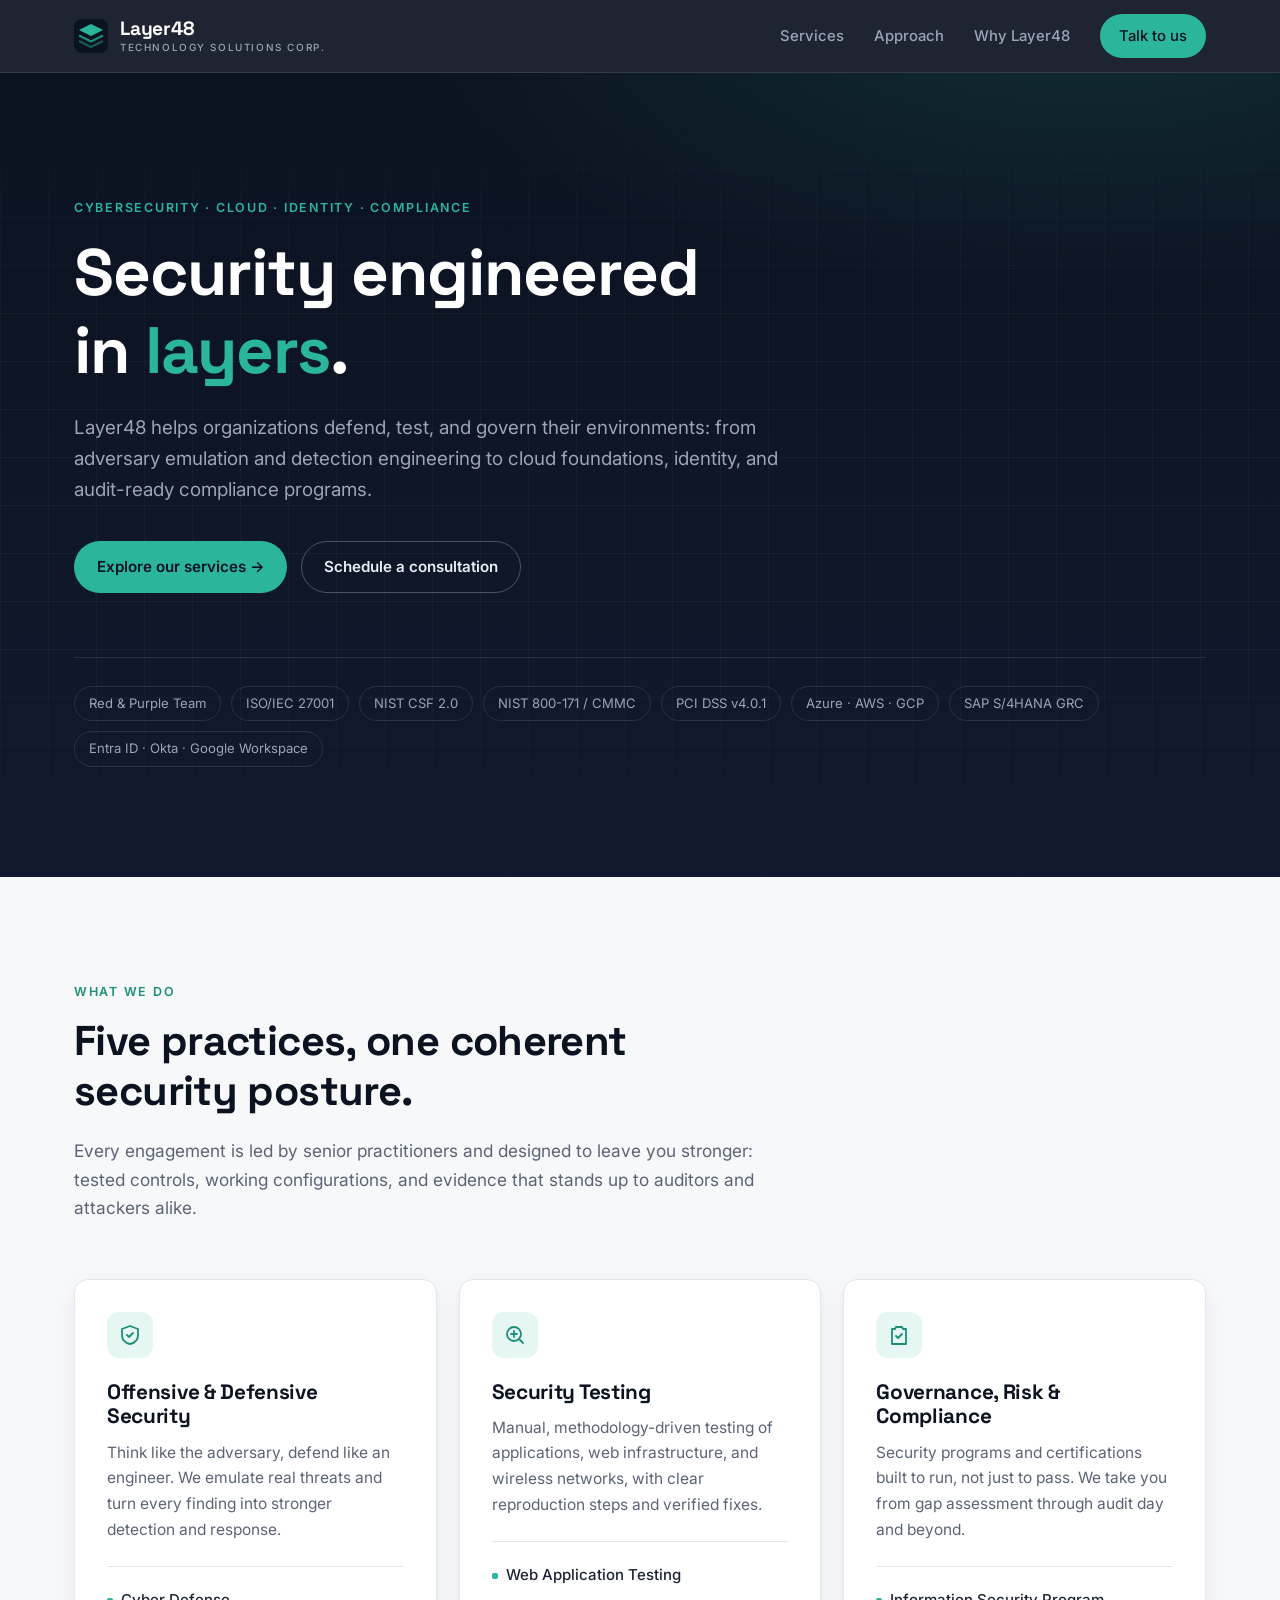
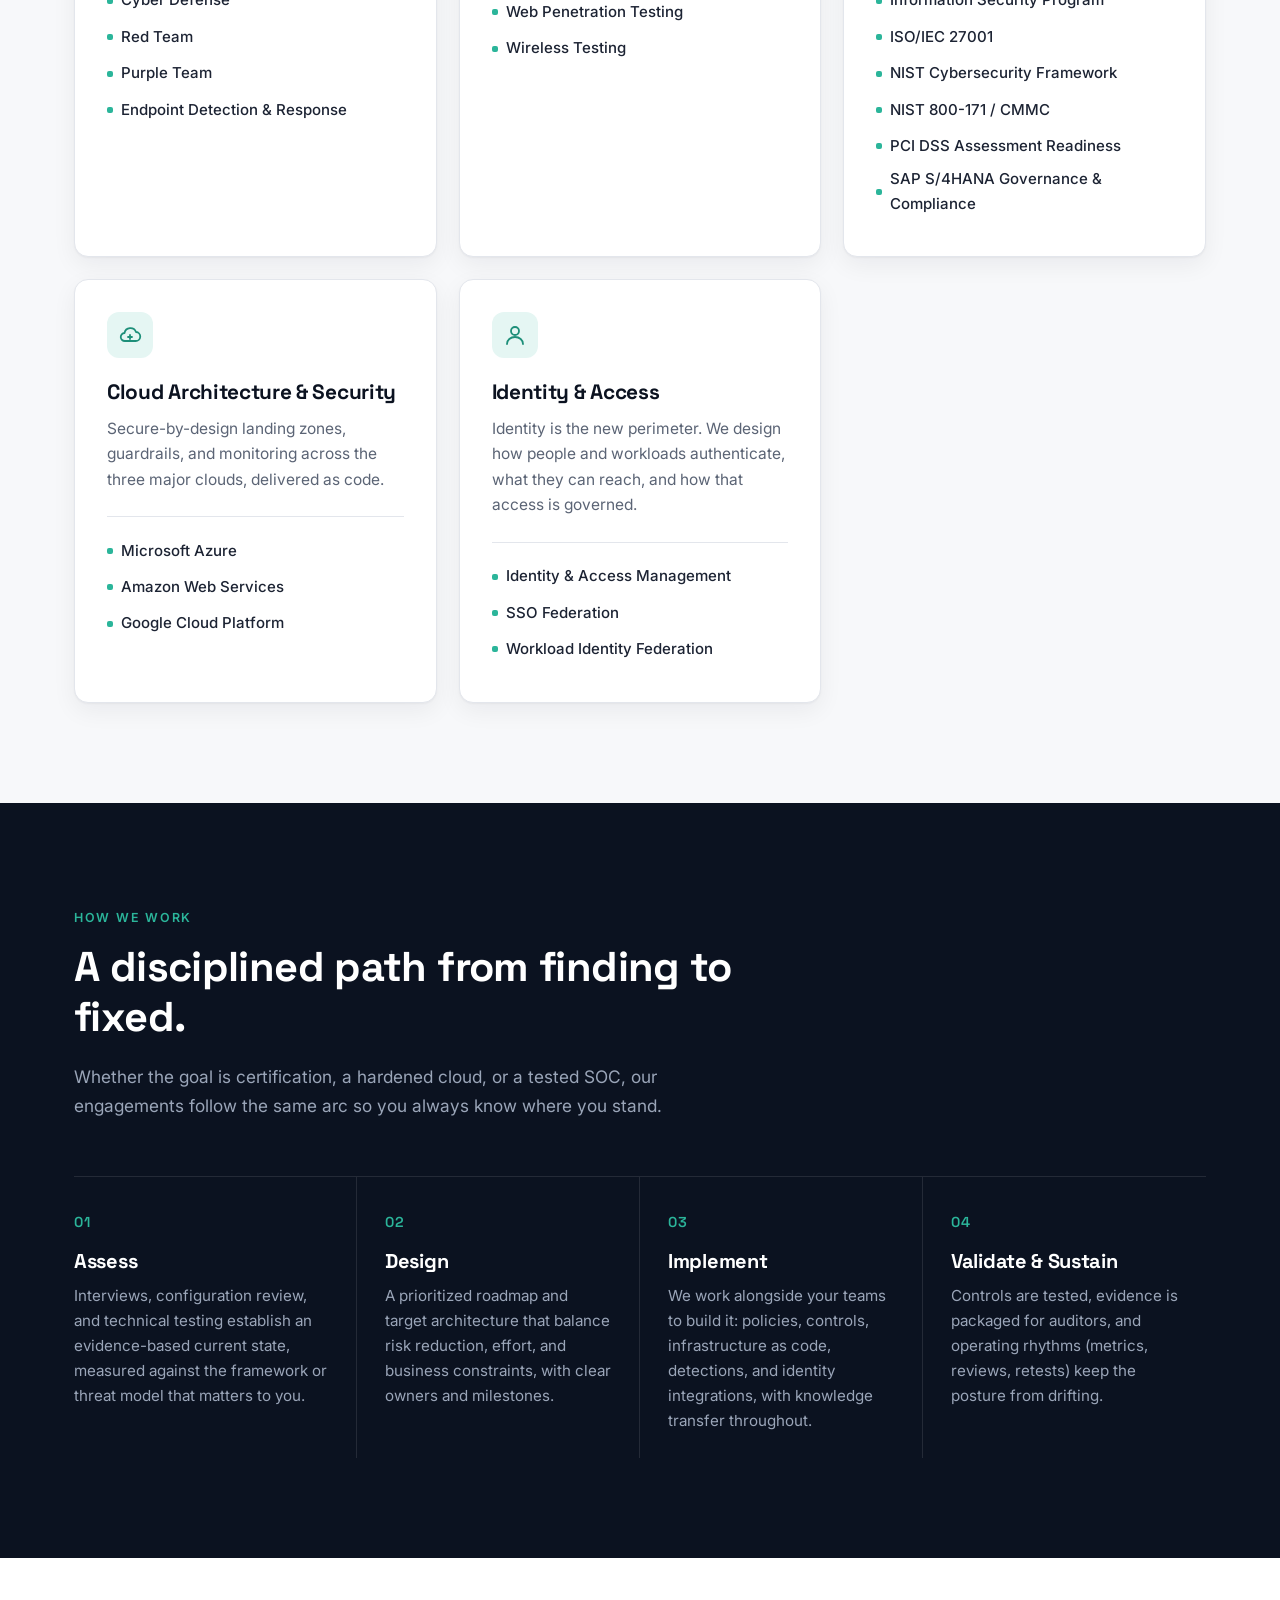
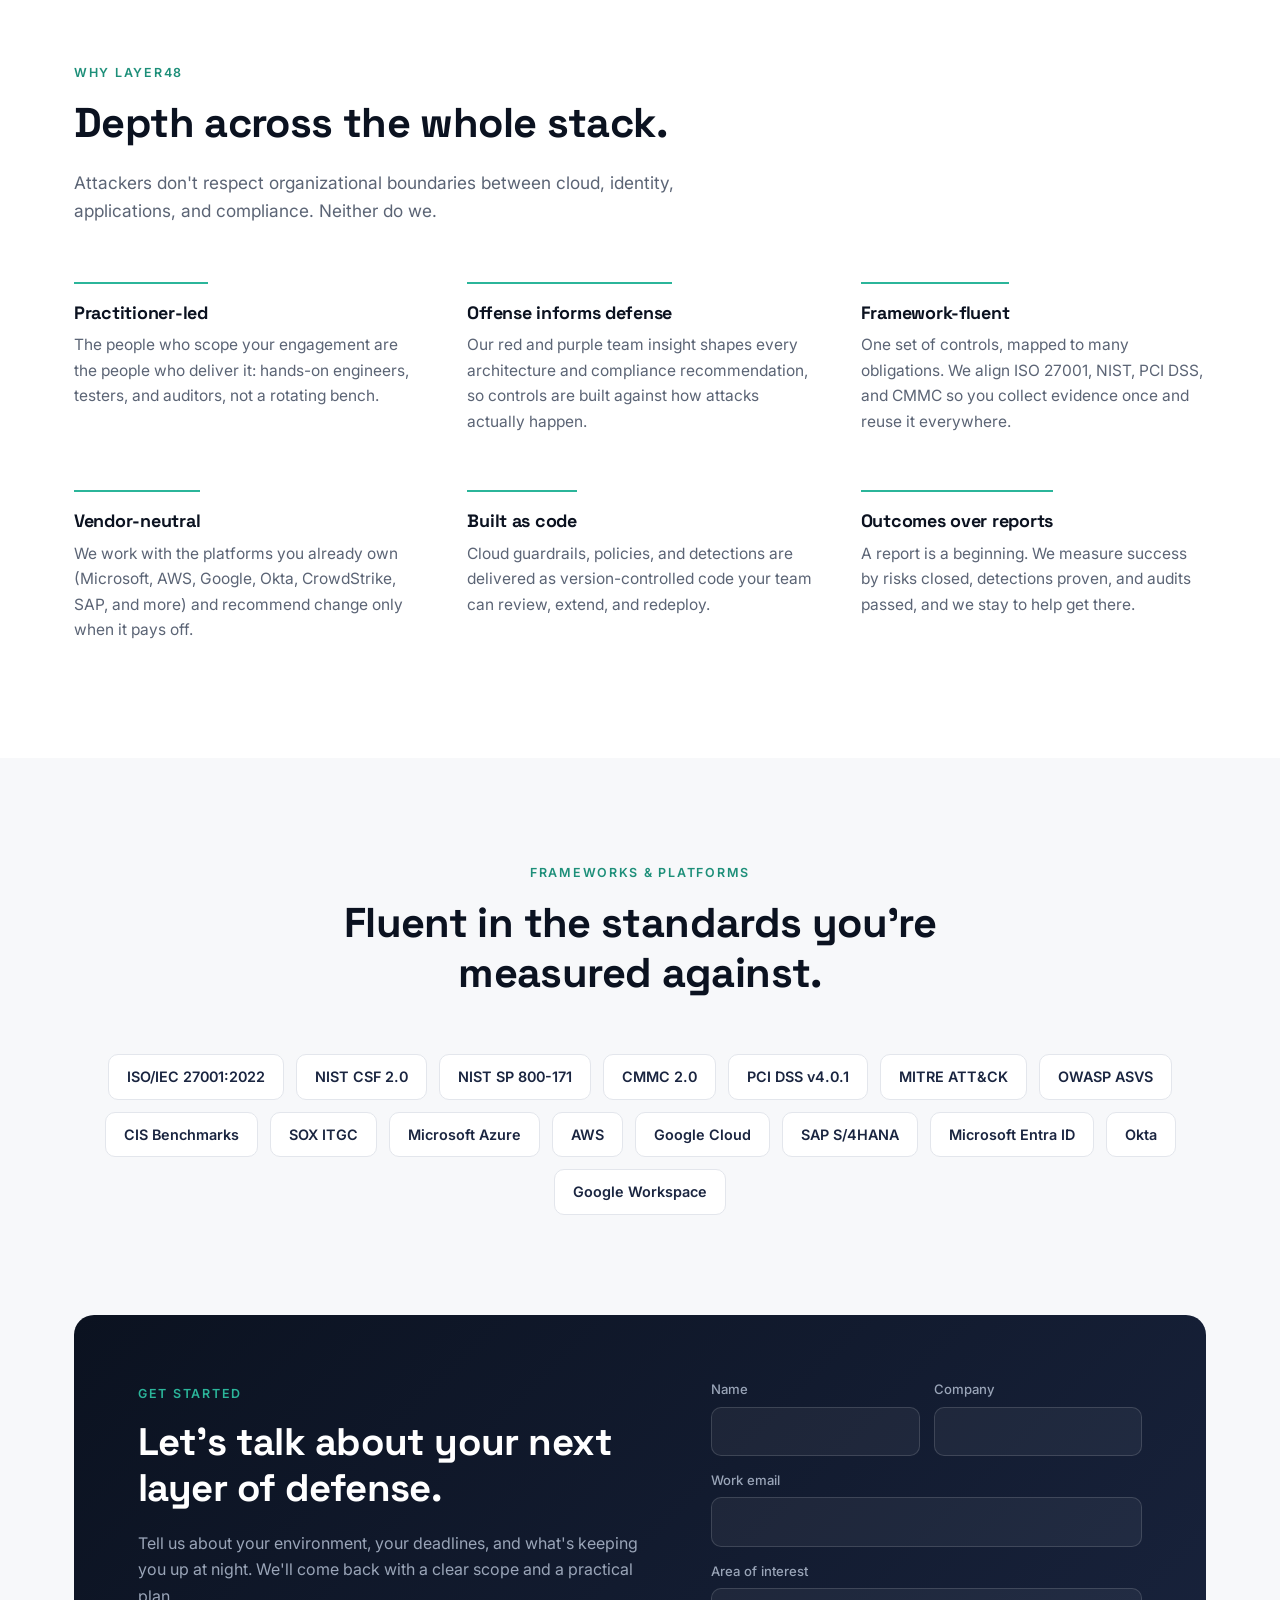
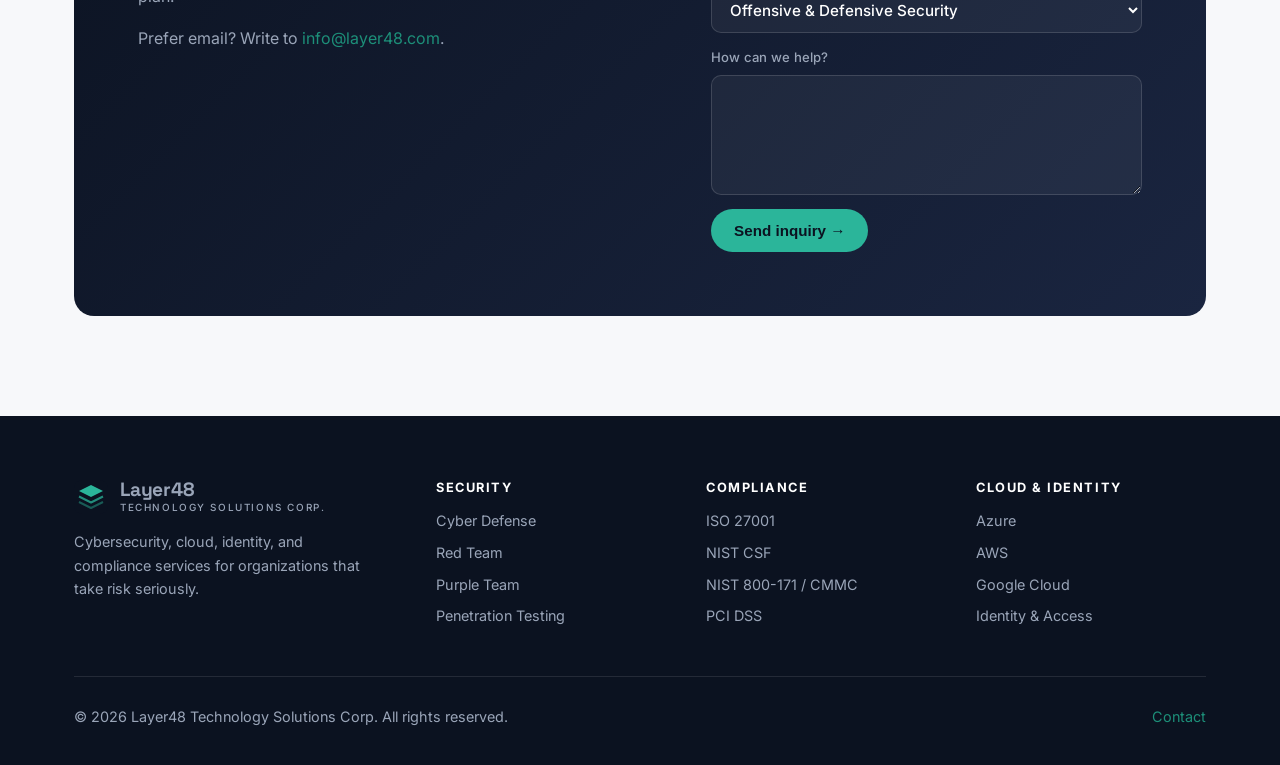
==== website/index.html @ 502fb80e "Add Layer48 website and FTPS deploy workflow" ====
<!doctype html>
<html lang="en">
<head>
  <meta charset="utf-8">
  <meta name="viewport" content="width=device-width, initial-scale=1">
  <title>Layer48 Technology Solutions Corp. | Cybersecurity, Cloud &amp; Compliance</title>
  <meta name="description" content="Layer48 Technology Solutions Corp. delivers cyber defense, red and purple teaming, compliance readiness (ISO 27001, NIST CSF, NIST 800-171/CMMC, PCI DSS), cloud architecture and security for Azure, AWS and GCP, and identity and access management.">
  <link rel="icon" href="assets/logo.svg" type="image/svg+xml">
  <link rel="preconnect" href="https://fonts.googleapis.com">
  <link rel="preconnect" href="https://fonts.gstatic.com" crossorigin>
  <link href="https://fonts.googleapis.com/css2?family=Inter:wght@400;500;600;700&family=Space+Grotesk:wght@500;600;700&display=swap" rel="stylesheet">
  <link rel="stylesheet" href="css/styles.css">
</head>
<body>

<header class="site-header">
  <div class="container">
    <a class="brand" href="index.html" aria-label="Layer48 home">
      <img class="brand-mark" src="assets/logo.svg" alt="">
      <span class="brand-name">Layer48<small>Technology Solutions Corp.</small></span>
    </a>
    <button class="nav-toggle" aria-label="Toggle menu" aria-expanded="false"><span></span><span></span><span></span></button>
    <nav class="nav">
      <a href="services.html">Services</a>
      <a href="#approach">Approach</a>
      <a href="#why">Why Layer48</a>
      <a class="btn btn-primary" href="#contact">Talk to us</a>
    </nav>
  </div>
</header>

<main>

  <section class="hero">
    <div class="container">
      <span class="eyebrow">Cybersecurity · Cloud · Identity · Compliance</span>
      <h1>Security engineered in <em>layers</em>.</h1>
      <p class="lead">Layer48 helps organizations defend, test, and govern their environments: from adversary emulation and detection engineering to cloud foundations, identity, and audit-ready compliance programs.</p>
      <div class="hero-actions">
        <a class="btn btn-primary" href="services.html">Explore our services →</a>
        <a class="btn btn-ghost" href="#contact">Schedule a consultation</a>
      </div>
      <div class="hero-tags">
        <span>Red &amp; Purple Team</span>
        <span>ISO/IEC 27001</span>
        <span>NIST CSF 2.0</span>
        <span>NIST 800-171 / CMMC</span>
        <span>PCI DSS v4.0.1</span>
        <span>Azure · AWS · GCP</span>
        <span>SAP S/4HANA GRC</span>
        <span>Entra ID · Okta · Google Workspace</span>
      </div>
    </div>
  </section>

  <section class="section" id="services">
    <div class="container">
      <div class="section-head reveal">
        <span class="eyebrow">What we do</span>
        <h2>Five practices, one coherent security posture.</h2>
        <p>Every engagement is led by senior practitioners and designed to leave you stronger: tested controls, working configurations, and evidence that stands up to auditors and attackers alike.</p>
      </div>

      <div class="practice-grid">
        <article class="practice reveal">
          <div class="practice-icon"><svg viewBox="0 0 24 24" fill="none" stroke="currentColor" stroke-width="1.8" stroke-linecap="round" stroke-linejoin="round"><path d="M12 3 4 6v6c0 5 3.5 8 8 9 4.5-1 8-4 8-9V6l-8-3Z"/><path d="m9 12 2 2 4-4"/></svg></div>
          <h3>Offensive &amp; Defensive Security</h3>
          <p>Think like the adversary, defend like an engineer. We emulate real threats and turn every finding into stronger detection and response.</p>
          <ul>
            <li><a href="services.html#cyber-defense">Cyber Defense</a></li>
            <li><a href="services.html#red-team">Red Team</a></li>
            <li><a href="services.html#purple-team">Purple Team</a></li>
            <li><a href="services.html#edr">Endpoint Detection &amp; Response</a></li>
          </ul>
        </article>

        <article class="practice reveal">
          <div class="practice-icon"><svg viewBox="0 0 24 24" fill="none" stroke="currentColor" stroke-width="1.8" stroke-linecap="round" stroke-linejoin="round"><circle cx="11" cy="11" r="7"/><path d="m20 20-3.5-3.5"/><path d="M11 8v6M8 11h6"/></svg></div>
          <h3>Security Testing</h3>
          <p>Manual, methodology-driven testing of applications, web infrastructure, and wireless networks, with clear reproduction steps and verified fixes.</p>
          <ul>
            <li><a href="services.html#web-app-testing">Web Application Testing</a></li>
            <li><a href="services.html#web-pentest">Web Penetration Testing</a></li>
            <li><a href="services.html#wireless">Wireless Testing</a></li>
          </ul>
        </article>

        <article class="practice reveal">
          <div class="practice-icon"><svg viewBox="0 0 24 24" fill="none" stroke="currentColor" stroke-width="1.8" stroke-linecap="round" stroke-linejoin="round"><path d="M9 4h6l1 2h3v15H5V6h3l1-2Z"/><path d="m9 13 2 2 4-4"/></svg></div>
          <h3>Governance, Risk &amp; Compliance</h3>
          <p>Security programs and certifications built to run, not just to pass. We take you from gap assessment through audit day and beyond.</p>
          <ul>
            <li><a href="services.html#infosec-program">Information Security Program</a></li>
            <li><a href="services.html#iso27001">ISO/IEC 27001</a></li>
            <li><a href="services.html#nist-csf">NIST Cybersecurity Framework</a></li>
            <li><a href="services.html#nist-800-171">NIST 800-171 / CMMC</a></li>
            <li><a href="services.html#pci">PCI DSS Assessment Readiness</a></li>
            <li><a href="services.html#sap">SAP S/4HANA Governance &amp; Compliance</a></li>
          </ul>
        </article>

        <article class="practice reveal">
          <div class="practice-icon"><svg viewBox="0 0 24 24" fill="none" stroke="currentColor" stroke-width="1.8" stroke-linecap="round" stroke-linejoin="round"><path d="M7 18a4 4 0 0 1-.5-8A6 6 0 0 1 18 9a4.5 4.5 0 0 1-.5 9H7Z"/><path d="M12 12v4M10 14h4"/></svg></div>
          <h3>Cloud Architecture &amp; Security</h3>
          <p>Secure-by-design landing zones, guardrails, and monitoring across the three major clouds, delivered as code.</p>
          <ul>
            <li><a href="services.html#azure">Microsoft Azure</a></li>
            <li><a href="services.html#aws">Amazon Web Services</a></li>
            <li><a href="services.html#gcp">Google Cloud Platform</a></li>
          </ul>
        </article>

        <article class="practice reveal">
          <div class="practice-icon"><svg viewBox="0 0 24 24" fill="none" stroke="currentColor" stroke-width="1.8" stroke-linecap="round" stroke-linejoin="round"><circle cx="12" cy="8" r="4"/><path d="M4 21c0-4 3.5-7 8-7s8 3 8 7"/></svg></div>
          <h3>Identity &amp; Access</h3>
          <p>Identity is the new perimeter. We design how people and workloads authenticate, what they can reach, and how that access is governed.</p>
          <ul>
            <li><a href="services.html#iam">Identity &amp; Access Management</a></li>
            <li><a href="services.html#sso">SSO Federation</a></li>
            <li><a href="services.html#wif">Workload Identity Federation</a></li>
          </ul>
        </article>
      </div>
    </div>
  </section>

  <section class="section section-dark" id="approach">
    <div class="container">
      <div class="section-head reveal">
        <span class="eyebrow">How we work</span>
        <h2>A disciplined path from finding to fixed.</h2>
        <p>Whether the goal is certification, a hardened cloud, or a tested SOC, our engagements follow the same arc so you always know where you stand.</p>
      </div>
      <div class="steps reveal">
        <div class="step">
          <div class="step-num">01</div>
          <h3>Assess</h3>
          <p>Interviews, configuration review, and technical testing establish an evidence-based current state, measured against the framework or threat model that matters to you.</p>
        </div>
        <div class="step">
          <div class="step-num">02</div>
          <h3>Design</h3>
          <p>A prioritized roadmap and target architecture that balance risk reduction, effort, and business constraints, with clear owners and milestones.</p>
        </div>
        <div class="step">
          <div class="step-num">03</div>
          <h3>Implement</h3>
          <p>We work alongside your teams to build it: policies, controls, infrastructure as code, detections, and identity integrations, with knowledge transfer throughout.</p>
        </div>
        <div class="step">
          <div class="step-num">04</div>
          <h3>Validate &amp; Sustain</h3>
          <p>Controls are tested, evidence is packaged for auditors, and operating rhythms (metrics, reviews, retests) keep the posture from drifting.</p>
        </div>
      </div>
    </div>
  </section>

  <section class="section section-white" id="why">
    <div class="container">
      <div class="section-head reveal">
        <span class="eyebrow">Why Layer48</span>
        <h2>Depth across the whole stack.</h2>
        <p>Attackers don't respect organizational boundaries between cloud, identity, applications, and compliance. Neither do we.</p>
      </div>
      <div class="principles">
        <div class="principle reveal">
          <h3>Practitioner-led</h3>
          <p>The people who scope your engagement are the people who deliver it: hands-on engineers, testers, and auditors, not a rotating bench.</p>
        </div>
        <div class="principle reveal">
          <h3>Offense informs defense</h3>
          <p>Our red and purple team insight shapes every architecture and compliance recommendation, so controls are built against how attacks actually happen.</p>
        </div>
        <div class="principle reveal">
          <h3>Framework-fluent</h3>
          <p>One set of controls, mapped to many obligations. We align ISO 27001, NIST, PCI DSS, and CMMC so you collect evidence once and reuse it everywhere.</p>
        </div>
        <div class="principle reveal">
          <h3>Vendor-neutral</h3>
          <p>We work with the platforms you already own (Microsoft, AWS, Google, Okta, CrowdStrike, SAP, and more) and recommend change only when it pays off.</p>
        </div>
        <div class="principle reveal">
          <h3>Built as code</h3>
          <p>Cloud guardrails, policies, and detections are delivered as version-controlled code your team can review, extend, and redeploy.</p>
        </div>
        <div class="principle reveal">
          <h3>Outcomes over reports</h3>
          <p>A report is a beginning. We measure success by risks closed, detections proven, and audits passed, and we stay to help get there.</p>
        </div>
      </div>
    </div>
  </section>

  <section class="section">
    <div class="container">
      <div class="section-head reveal" style="text-align:center;margin-left:auto;margin-right:auto;">
        <span class="eyebrow">Frameworks &amp; platforms</span>
        <h2>Fluent in the standards you're measured against.</h2>
      </div>
      <div class="frameworks reveal">
        <span>ISO/IEC 27001:2022</span>
        <span>NIST CSF 2.0</span>
        <span>NIST SP 800-171</span>
        <span>CMMC 2.0</span>
        <span>PCI DSS v4.0.1</span>
        <span>MITRE ATT&amp;CK</span>
        <span>OWASP ASVS</span>
        <span>CIS Benchmarks</span>
        <span>SOX ITGC</span>
        <span>Microsoft Azure</span>
        <span>AWS</span>
        <span>Google Cloud</span>
        <span>SAP S/4HANA</span>
        <span>Microsoft Entra ID</span>
        <span>Okta</span>
        <span>Google Workspace</span>
      </div>
    </div>
  </section>

  <section class="section" id="contact" style="padding-top:0;">
    <div class="container">
      <div class="cta reveal">
        <div>
          <span class="eyebrow">Get started</span>
          <h2>Let's talk about your next layer of defense.</h2>
          <p>Tell us about your environment, your deadlines, and what's keeping you up at night. We'll come back with a clear scope and a practical plan.</p>
          <p>Prefer email? Write to <a href="mailto:info@layer48.com">info@layer48.com</a>.</p>
        </div>
        <form class="contact-form">
          <div class="row">
            <label>Name<input name="name" required autocomplete="name"></label>
            <label>Company<input name="company" autocomplete="organization"></label>
          </div>
          <label>Work email<input name="email" type="email" required autocomplete="email"></label>
          <label>Area of interest
            <select name="service">
              <option>Offensive &amp; Defensive Security</option>
              <option>Security Testing</option>
              <option>Governance, Risk &amp; Compliance</option>
              <option>Cloud Architecture &amp; Security</option>
              <option>Identity &amp; Access</option>
              <option>Not sure yet</option>
            </select>
          </label>
          <label>How can we help?<textarea name="message" required></textarea></label>
          <button class="btn btn-primary" type="submit">Send inquiry →</button>
        </form>
      </div>
    </div>
  </section>

</main>

<footer class="site-footer">
  <div class="container">
    <div class="footer-grid">
      <div>
        <a class="brand" href="index.html">
          <img class="brand-mark" src="assets/logo.svg" alt="">
          <span class="brand-name">Layer48<small>Technology Solutions Corp.</small></span>
        </a>
        <p>Cybersecurity, cloud, identity, and compliance services for organizations that take risk seriously.</p>
      </div>
      <div>
        <h4>Security</h4>
        <ul>
          <li><a href="services.html#cyber-defense">Cyber Defense</a></li>
          <li><a href="services.html#red-team">Red Team</a></li>
          <li><a href="services.html#purple-team">Purple Team</a></li>
          <li><a href="services.html#web-pentest">Penetration Testing</a></li>
        </ul>
      </div>
      <div>
        <h4>Compliance</h4>
        <ul>
          <li><a href="services.html#iso27001">ISO 27001</a></li>
          <li><a href="services.html#nist-csf">NIST CSF</a></li>
          <li><a href="services.html#nist-800-171">NIST 800-171 / CMMC</a></li>
          <li><a href="services.html#pci">PCI DSS</a></li>
        </ul>
      </div>
      <div>
        <h4>Cloud &amp; Identity</h4>
        <ul>
          <li><a href="services.html#azure">Azure</a></li>
          <li><a href="services.html#aws">AWS</a></li>
          <li><a href="services.html#gcp">Google Cloud</a></li>
          <li><a href="services.html#iam">Identity &amp; Access</a></li>
        </ul>
      </div>
    </div>
    <div class="footer-bottom">
      <span>© <span data-year></span> Layer48 Technology Solutions Corp. All rights reserved.</span>
      <a href="#contact">Contact</a>
    </div>
  </div>
</footer>

<script src="js/main.js"></script>
</body>
</html>
---- website/css/styles.css ----
/* Layer48 Technology Solutions Corp. */

:root {
  --ink: #0b1220;
  --ink-2: #111a2e;
  --ink-3: #1a2540;
  --paper: #f7f8fa;
  --white: #ffffff;
  --text: #1c2333;
  --muted: #5b6475;
  --line: #e3e6ec;
  --line-dark: rgba(255, 255, 255, 0.1);
  --accent: #2bb59a;
  --accent-ink: #1d8f79;
  --accent-soft: rgba(43, 181, 154, 0.12);
  --on-dark: #e8ecf3;
  --on-dark-muted: #9aa5b8;
  --radius: 14px;
  --shadow: 0 1px 2px rgba(11, 18, 32, 0.04), 0 8px 24px rgba(11, 18, 32, 0.06);
  --max: 1180px;
  --font: "Inter", system-ui, -apple-system, "Segoe UI", Roboto, sans-serif;
  --display: "Space Grotesk", "Inter", system-ui, sans-serif;
}

*, *::before, *::after { box-sizing: border-box; }

html { scroll-behavior: smooth; scroll-padding-top: 88px; }

body {
  margin: 0;
  font-family: var(--font);
  font-size: 16px;
  line-height: 1.65;
  color: var(--text);
  background: var(--paper);
  -webkit-font-smoothing: antialiased;
}

img, svg { display: block; max-width: 100%; }

a { color: var(--accent-ink); text-decoration: none; }
a:hover { text-decoration: underline; }

h1, h2, h3, h4 {
  font-family: var(--display);
  line-height: 1.2;
  letter-spacing: -0.015em;
  margin: 0 0 0.5em;
  color: var(--ink);
}

p { margin: 0 0 1em; }

.container {
  width: 100%;
  max-width: var(--max);
  margin: 0 auto;
  padding: 0 24px;
}

.eyebrow {
  display: inline-block;
  font-size: 0.78rem;
  font-weight: 600;
  letter-spacing: 0.14em;
  text-transform: uppercase;
  color: var(--accent-ink);
  margin-bottom: 14px;
}

.btn {
  display: inline-flex;
  align-items: center;
  gap: 8px;
  padding: 12px 22px;
  border-radius: 999px;
  font-weight: 600;
  font-size: 0.95rem;
  border: 1px solid transparent;
  cursor: pointer;
  transition: background 0.2s, color 0.2s, border-color 0.2s, transform 0.2s;
}
.btn:hover { text-decoration: none; transform: translateY(-1px); }
.btn-primary { background: var(--accent); color: var(--ink); }
.btn-primary:hover { background: #35c9ab; }
.btn-ghost { border-color: rgba(255, 255, 255, 0.25); color: var(--on-dark); }
.btn-ghost:hover { border-color: var(--accent); color: var(--white); }

/* Header */

.site-header {
  position: sticky;
  top: 0;
  z-index: 50;
  background: rgba(11, 18, 32, 0.92);
  backdrop-filter: saturate(140%) blur(10px);
  border-bottom: 1px solid var(--line-dark);
}
.site-header .container {
  display: flex;
  align-items: center;
  justify-content: space-between;
  height: 72px;
}

.brand {
  display: flex;
  align-items: center;
  gap: 12px;
  color: var(--white);
}
.brand:hover { text-decoration: none; }
.brand-mark { width: 34px; height: 34px; }
.brand-name {
  font-family: var(--display);
  font-weight: 700;
  font-size: 1.2rem;
  letter-spacing: -0.01em;
  line-height: 1;
}
.brand-name small {
  display: block;
  font-family: var(--font);
  font-weight: 500;
  font-size: 0.62rem;
  letter-spacing: 0.16em;
  text-transform: uppercase;
  color: var(--on-dark-muted);
  margin-top: 4px;
}

.nav { display: flex; align-items: center; gap: 30px; }
.nav a {
  color: var(--on-dark-muted);
  font-size: 0.93rem;
  font-weight: 500;
}
.nav a:hover, .nav a[aria-current="page"] { color: var(--white); text-decoration: none; }
.nav .btn { color: var(--ink); padding: 9px 18px; }

.nav-toggle {
  display: none;
  background: none;
  border: 0;
  padding: 8px;
  cursor: pointer;
}
.nav-toggle span {
  display: block;
  width: 22px;
  height: 2px;
  margin: 5px 0;
  background: var(--white);
  transition: transform 0.2s, opacity 0.2s;
}

/* Hero */

.hero {
  position: relative;
  overflow: hidden;
  background: radial-gradient(1200px 500px at 85% -10%, rgba(43, 181, 154, 0.18), transparent 60%),
    linear-gradient(180deg, var(--ink) 0%, var(--ink-2) 100%);
  color: var(--on-dark);
  padding: 120px 0 110px;
}
.hero::after {
  content: "";
  position: absolute;
  inset: 0;
  background-image: linear-gradient(rgba(255, 255, 255, 0.035) 1px, transparent 1px),
    linear-gradient(90deg, rgba(255, 255, 255, 0.035) 1px, transparent 1px);
  background-size: 48px 48px;
  mask-image: linear-gradient(180deg, transparent, #000 30%, #000 70%, transparent);
  pointer-events: none;
}
.hero .container { position: relative; z-index: 1; }
.hero h1 {
  color: var(--white);
  font-size: clamp(2.4rem, 5.5vw, 4.1rem);
  max-width: 15ch;
  margin-bottom: 22px;
}
.hero h1 em { font-style: normal; color: var(--accent); }
.hero p.lead {
  font-size: 1.18rem;
  color: var(--on-dark-muted);
  max-width: 60ch;
  margin-bottom: 36px;
}
.hero .eyebrow { color: var(--accent); }
.hero-actions { display: flex; flex-wrap: wrap; gap: 14px; }

.hero-tags {
  display: flex;
  flex-wrap: wrap;
  gap: 10px;
  margin-top: 64px;
  padding-top: 28px;
  border-top: 1px solid var(--line-dark);
}
.hero-tags span {
  font-size: 0.82rem;
  color: var(--on-dark-muted);
  border: 1px solid var(--line-dark);
  border-radius: 999px;
  padding: 6px 14px;
}

.page-hero { padding: 96px 0 80px; }
.page-hero h1 { max-width: 20ch; }

/* Sections */

.section { padding: 100px 0; }
.section-white { background: var(--white); }
.section-dark { background: var(--ink); color: var(--on-dark); }
.section-dark h2, .section-dark h3 { color: var(--white); }
.section-dark .eyebrow { color: var(--accent); }

.section-head { max-width: 680px; margin-bottom: 56px; }
.section-head h2 { font-size: clamp(1.9rem, 3.5vw, 2.6rem); }
.section-head p { color: var(--muted); font-size: 1.08rem; }
.section-dark .section-head p { color: var(--on-dark-muted); }

/* Practice cards */

.practice-grid {
  display: grid;
  grid-template-columns: repeat(auto-fit, minmax(320px, 1fr));
  gap: 22px;
}
.practice {
  background: var(--white);
  border: 1px solid var(--line);
  border-radius: var(--radius);
  padding: 32px;
  box-shadow: var(--shadow);
  display: flex;
  flex-direction: column;
  transition: border-color 0.2s, transform 0.2s;
}
.practice:hover { border-color: rgba(43, 181, 154, 0.5); transform: translateY(-2px); }
.practice-icon {
  width: 46px;
  height: 46px;
  border-radius: 12px;
  background: var(--accent-soft);
  color: var(--accent-ink);
  display: grid;
  place-items: center;
  margin-bottom: 22px;
}
.practice-icon svg { width: 24px; height: 24px; }
.practice h3 { font-size: 1.3rem; }
.practice > p { color: var(--muted); font-size: 0.97rem; }
.practice ul {
  list-style: none;
  margin: 8px 0 0;
  padding: 18px 0 0;
  border-top: 1px solid var(--line);
}
.practice li { margin: 0 0 8px; }
.practice li a {
  color: var(--text);
  font-size: 0.94rem;
  font-weight: 500;
  display: inline-flex;
  align-items: center;
  gap: 8px;
}
.practice li a::before {
  content: "";
  width: 6px;
  height: 6px;
  border-radius: 2px;
  background: var(--accent);
  flex: none;
}
.practice li a:hover { color: var(--accent-ink); text-decoration: none; }

/* Approach */

.steps {
  display: grid;
  grid-template-columns: repeat(auto-fit, minmax(240px, 1fr));
  gap: 0;
  border-top: 1px solid var(--line-dark);
}
.step {
  padding: 34px 28px 10px 0;
  border-right: 1px solid var(--line-dark);
  padding-left: 28px;
}
.step:first-child { padding-left: 0; }
.step:last-child { border-right: 0; }
.step-num {
  font-family: var(--display);
  font-size: 0.9rem;
  color: var(--accent);
  font-weight: 600;
  letter-spacing: 0.08em;
  margin-bottom: 14px;
}
.step h3 { font-size: 1.25rem; }
.step p { color: var(--on-dark-muted); font-size: 0.95rem; }

/* Principles */

.principles {
  display: grid;
  grid-template-columns: repeat(auto-fit, minmax(250px, 1fr));
  gap: 40px 48px;
}
.principle h3 {
  font-size: 1.12rem;
  padding-top: 18px;
  border-top: 2px solid var(--accent);
  display: inline-block;
}
.principle p { color: var(--muted); font-size: 0.97rem; }

/* Frameworks strip */

.frameworks {
  display: flex;
  flex-wrap: wrap;
  gap: 12px;
  justify-content: center;
}
.frameworks span {
  background: var(--white);
  border: 1px solid var(--line);
  border-radius: 10px;
  padding: 10px 18px;
  font-weight: 600;
  font-size: 0.9rem;
  color: var(--ink-3);
}

/* Services page */

.services-layout {
  display: grid;
  grid-template-columns: 260px 1fr;
  gap: 56px;
  align-items: start;
}

.service-nav {
  position: sticky;
  top: 100px;
  max-height: calc(100vh - 120px);
  overflow-y: auto;
  padding-right: 8px;
}
.service-nav h4 {
  font-family: var(--font);
  font-size: 0.72rem;
  letter-spacing: 0.14em;
  text-transform: uppercase;
  color: var(--muted);
  margin: 22px 0 8px;
}
.service-nav h4:first-child { margin-top: 0; }
.service-nav ul { list-style: none; margin: 0; padding: 0; }
.service-nav a {
  display: block;
  padding: 5px 0 5px 14px;
  border-left: 2px solid var(--line);
  color: var(--muted);
  font-size: 0.9rem;
  line-height: 1.4;
}
.service-nav a:hover { color: var(--ink); text-decoration: none; }
.service-nav a.active { color: var(--accent-ink); border-left-color: var(--accent); font-weight: 600; }

.practice-block { margin-bottom: 72px; }
.practice-block > header {
  margin-bottom: 28px;
  padding-bottom: 20px;
  border-bottom: 1px solid var(--line);
}
.practice-block > header h2 { font-size: 1.9rem; margin-bottom: 8px; }
.practice-block > header p { color: var(--muted); margin: 0; max-width: 70ch; }

.service {
  background: var(--white);
  border: 1px solid var(--line);
  border-radius: var(--radius);
  padding: 40px;
  margin-bottom: 24px;
  box-shadow: var(--shadow);
}
.service h3 { font-size: 1.55rem; margin-bottom: 14px; }
.service .summary { font-size: 1.05rem; color: var(--text); }
.service .detail { color: var(--muted); }

.service-cols {
  display: grid;
  grid-template-columns: 1fr 1fr;
  gap: 32px;
  margin-top: 26px;
  padding-top: 26px;
  border-top: 1px solid var(--line);
}
.service-cols h4 {
  font-family: var(--font);
  font-size: 0.76rem;
  letter-spacing: 0.13em;
  text-transform: uppercase;
  color: var(--ink-3);
  margin-bottom: 12px;
}
.service-cols ul { margin: 0; padding: 0; list-style: none; }
.service-cols li {
  position: relative;
  padding-left: 20px;
  margin-bottom: 9px;
  font-size: 0.94rem;
  line-height: 1.55;
}
.service-cols li::before {
  content: "";
  position: absolute;
  left: 0;
  top: 0.62em;
  width: 8px;
  height: 2px;
  background: var(--accent);
}

.outcome {
  margin-top: 26px;
  padding: 18px 22px;
  background: var(--accent-soft);
  border-left: 3px solid var(--accent);
  border-radius: 0 10px 10px 0;
  font-size: 0.95rem;
}
.outcome strong { color: var(--ink); }

.tags { display: flex; flex-wrap: wrap; gap: 8px; margin-top: 20px; }
.tags span {
  font-size: 0.78rem;
  font-weight: 500;
  color: var(--ink-3);
  background: var(--paper);
  border: 1px solid var(--line);
  border-radius: 6px;
  padding: 4px 10px;
}

/* CTA + contact */

.cta {
  background: linear-gradient(135deg, var(--ink) 0%, var(--ink-3) 100%);
  border-radius: 20px;
  padding: 64px;
  color: var(--on-dark);
  display: grid;
  grid-template-columns: 1.2fr 1fr;
  gap: 56px;
  align-items: start;
}
.cta h2 { color: var(--white); font-size: clamp(1.8rem, 3vw, 2.4rem); }
.cta p { color: var(--on-dark-muted); }
.cta .eyebrow { color: var(--accent); }

.contact-form { display: grid; gap: 14px; }
.contact-form .row { display: grid; grid-template-columns: 1fr 1fr; gap: 14px; }
.contact-form label { display: grid; gap: 6px; font-size: 0.82rem; color: var(--on-dark-muted); font-weight: 500; }
.contact-form input, .contact-form select, .contact-form textarea {
  width: 100%;
  font: inherit;
  font-size: 0.95rem;
  color: var(--white);
  background: rgba(255, 255, 255, 0.05);
  border: 1px solid rgba(255, 255, 255, 0.14);
  border-radius: 10px;
  padding: 11px 14px;
  transition: border-color 0.2s, background 0.2s;
}
.contact-form select option { color: var(--ink); }
.contact-form textarea { min-height: 120px; resize: vertical; }
.contact-form input:focus, .contact-form select:focus, .contact-form textarea:focus {
  outline: none;
  border-color: var(--accent);
  background: rgba(255, 255, 255, 0.08);
}
.contact-form .btn { justify-self: start; }

/* Footer */

.site-footer {
  background: var(--ink);
  color: var(--on-dark-muted);
  padding: 64px 0 36px;
  font-size: 0.9rem;
}
.footer-grid {
  display: grid;
  grid-template-columns: 1.4fr repeat(3, 1fr);
  gap: 40px;
  padding-bottom: 40px;
  border-bottom: 1px solid var(--line-dark);
}
.footer-grid h4 {
  font-family: var(--font);
  color: var(--white);
  font-size: 0.8rem;
  letter-spacing: 0.12em;
  text-transform: uppercase;
  margin-bottom: 14px;
}
.footer-grid ul { list-style: none; margin: 0; padding: 0; }
.footer-grid li { margin-bottom: 8px; }
.footer-grid a { color: var(--on-dark-muted); }
.footer-grid a:hover { color: var(--white); text-decoration: none; }
.footer-grid p { max-width: 34ch; margin-top: 16px; }
.footer-bottom { padding-top: 28px; display: flex; justify-content: space-between; flex-wrap: wrap; gap: 12px; }

/* Reveal */

.reveal { opacity: 0; transform: translateY(14px); transition: opacity 0.6s ease, transform 0.6s ease; }
.reveal.in { opacity: 1; transform: none; }

@media (prefers-reduced-motion: reduce) {
  html { scroll-behavior: auto; }
  .reveal { opacity: 1; transform: none; transition: none; }
}

/* Responsive */

@media (max-width: 1000px) {
  .services-layout { grid-template-columns: 1fr; gap: 0; }
  .service-nav {
    position: sticky;
    top: 72px;
    z-index: 20;
    max-height: none;
    overflow-x: auto;
    overflow-y: hidden;
    display: flex;
    gap: 8px;
    padding: 12px 0;
    margin: 0 -24px 24px;
    padding-left: 24px;
    background: var(--paper);
    border-bottom: 1px solid var(--line);
    scrollbar-width: none;
  }
  .service-nav::-webkit-scrollbar { display: none; }
  .service-nav h4 { display: none; }
  .service-nav ul { display: contents; }
  .service-nav a {
    white-space: nowrap;
    border: 1px solid var(--line);
    border-radius: 999px;
    padding: 6px 14px;
    background: var(--white);
  }
  .service-nav a.active { border-color: var(--accent); }
  .cta { grid-template-columns: 1fr; padding: 44px 32px; }
  .footer-grid { grid-template-columns: 1fr 1fr; }
}

@media (max-width: 760px) {
  .nav {
    position: absolute;
    top: 72px;
    left: 0;
    right: 0;
    flex-direction: column;
    align-items: flex-start;
    gap: 0;
    background: var(--ink);
    border-bottom: 1px solid var(--line-dark);
    padding: 8px 24px 24px;
    display: none;
  }
  .nav.open { display: flex; }
  .nav a { padding: 12px 0; width: 100%; }
  .nav .btn { margin-top: 10px; width: auto; padding: 10px 20px; }
  .nav-toggle { display: block; }
  .nav-toggle[aria-expanded="true"] span:nth-child(1) { transform: translateY(7px) rotate(45deg); }
  .nav-toggle[aria-expanded="true"] span:nth-child(2) { opacity: 0; }
  .nav-toggle[aria-expanded="true"] span:nth-child(3) { transform: translateY(-7px) rotate(-45deg); }

  .container { padding: 0 20px; }
  .service-nav { margin: 0 -20px 24px; padding-left: 20px; }
  .section { padding: 72px 0; }
  .hero { padding: 84px 0 72px; }
  .practice-grid { grid-template-columns: 1fr; }
  .practice { padding: 26px; }
  .step, .step:first-child { padding: 26px 0 6px; border-right: 0; border-bottom: 1px solid var(--line-dark); }
  .service { padding: 26px 22px; }
  .service-cols { grid-template-columns: 1fr; gap: 22px; }
  .contact-form .row { grid-template-columns: 1fr; }
  .footer-grid { grid-template-columns: 1fr; }
}
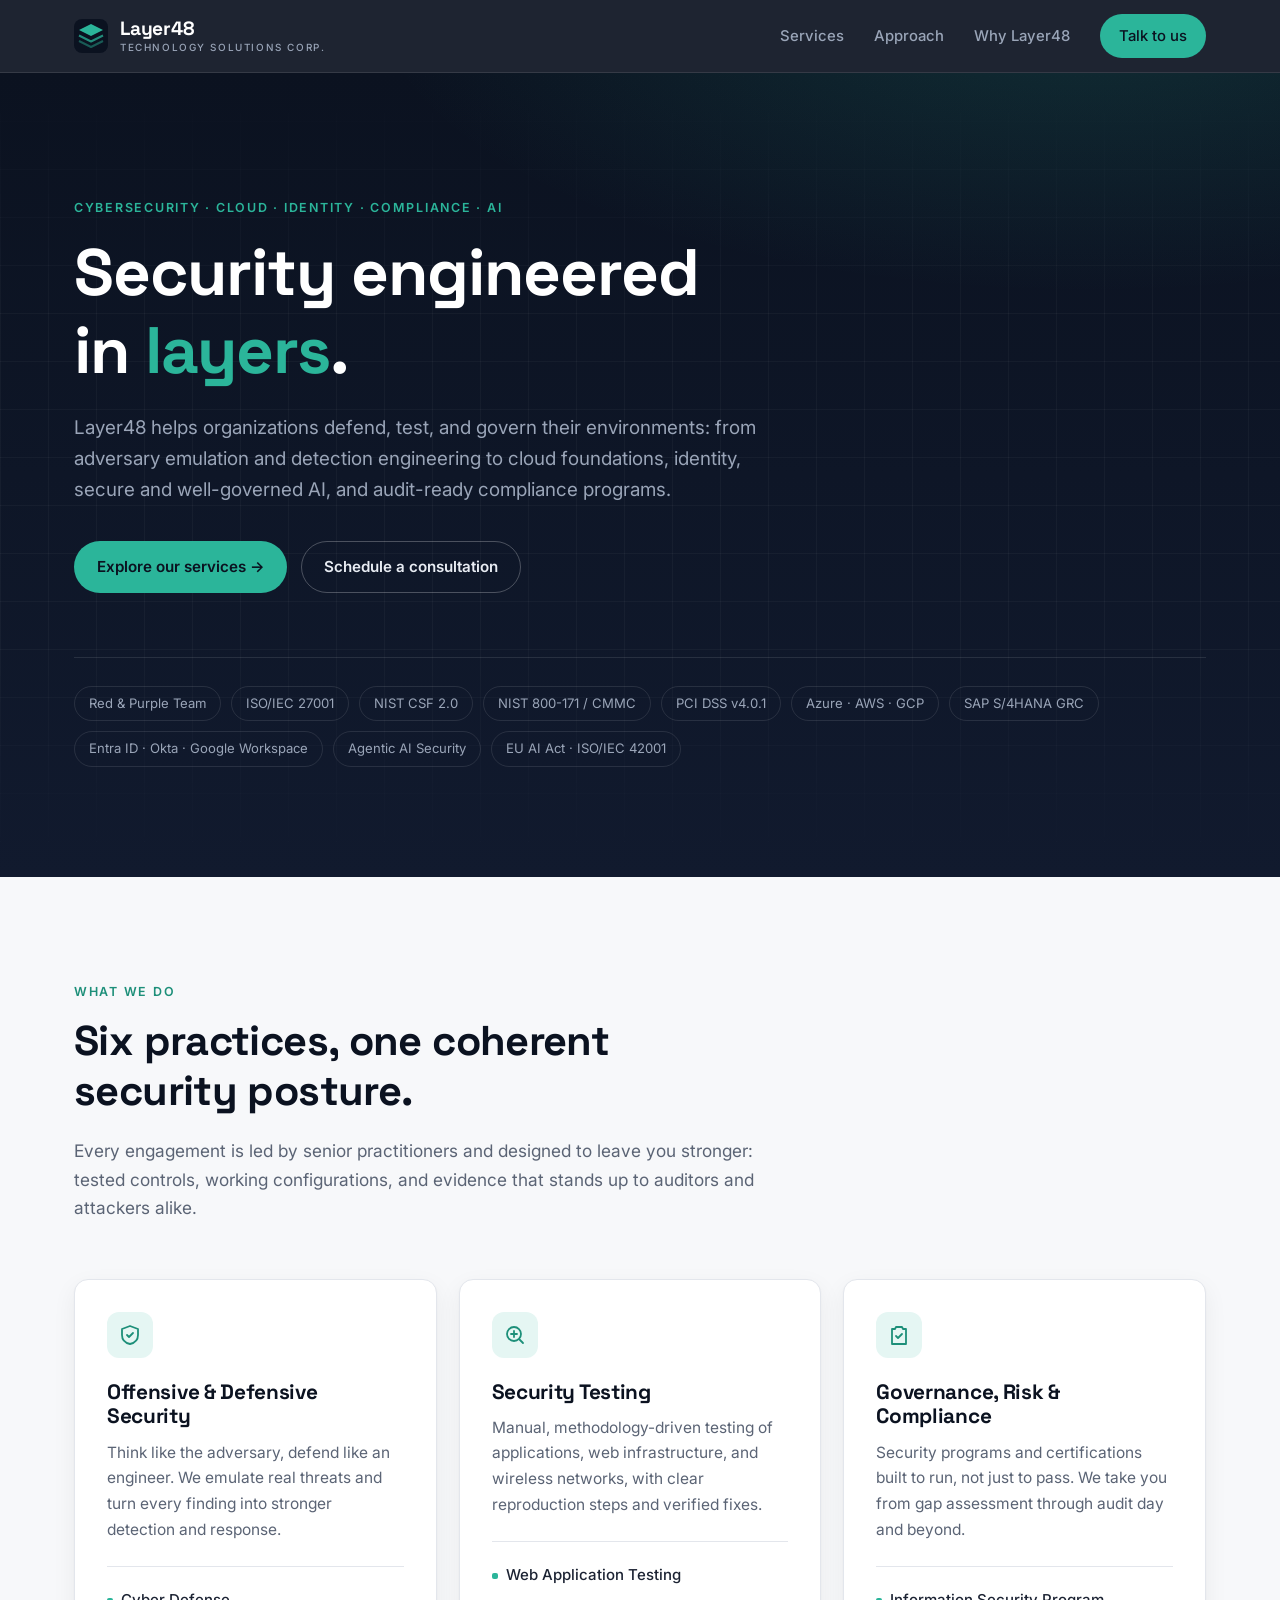
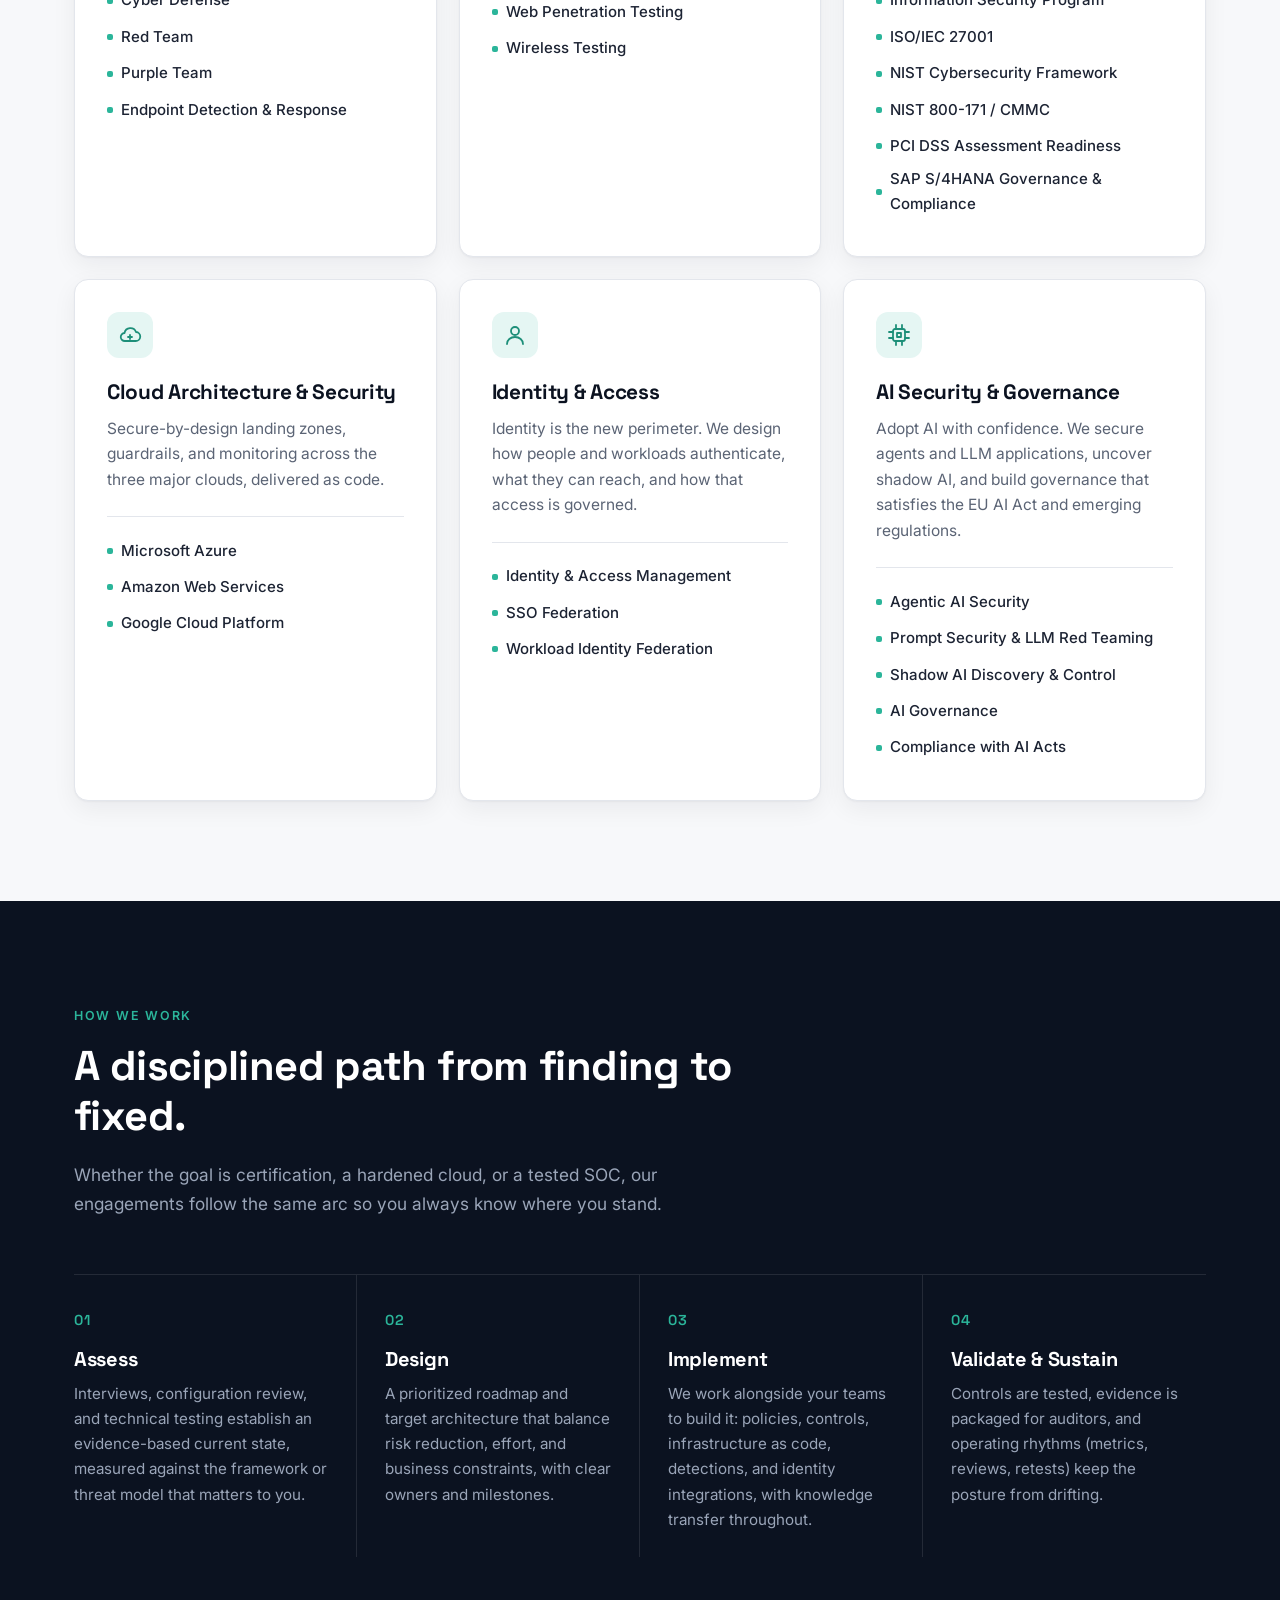
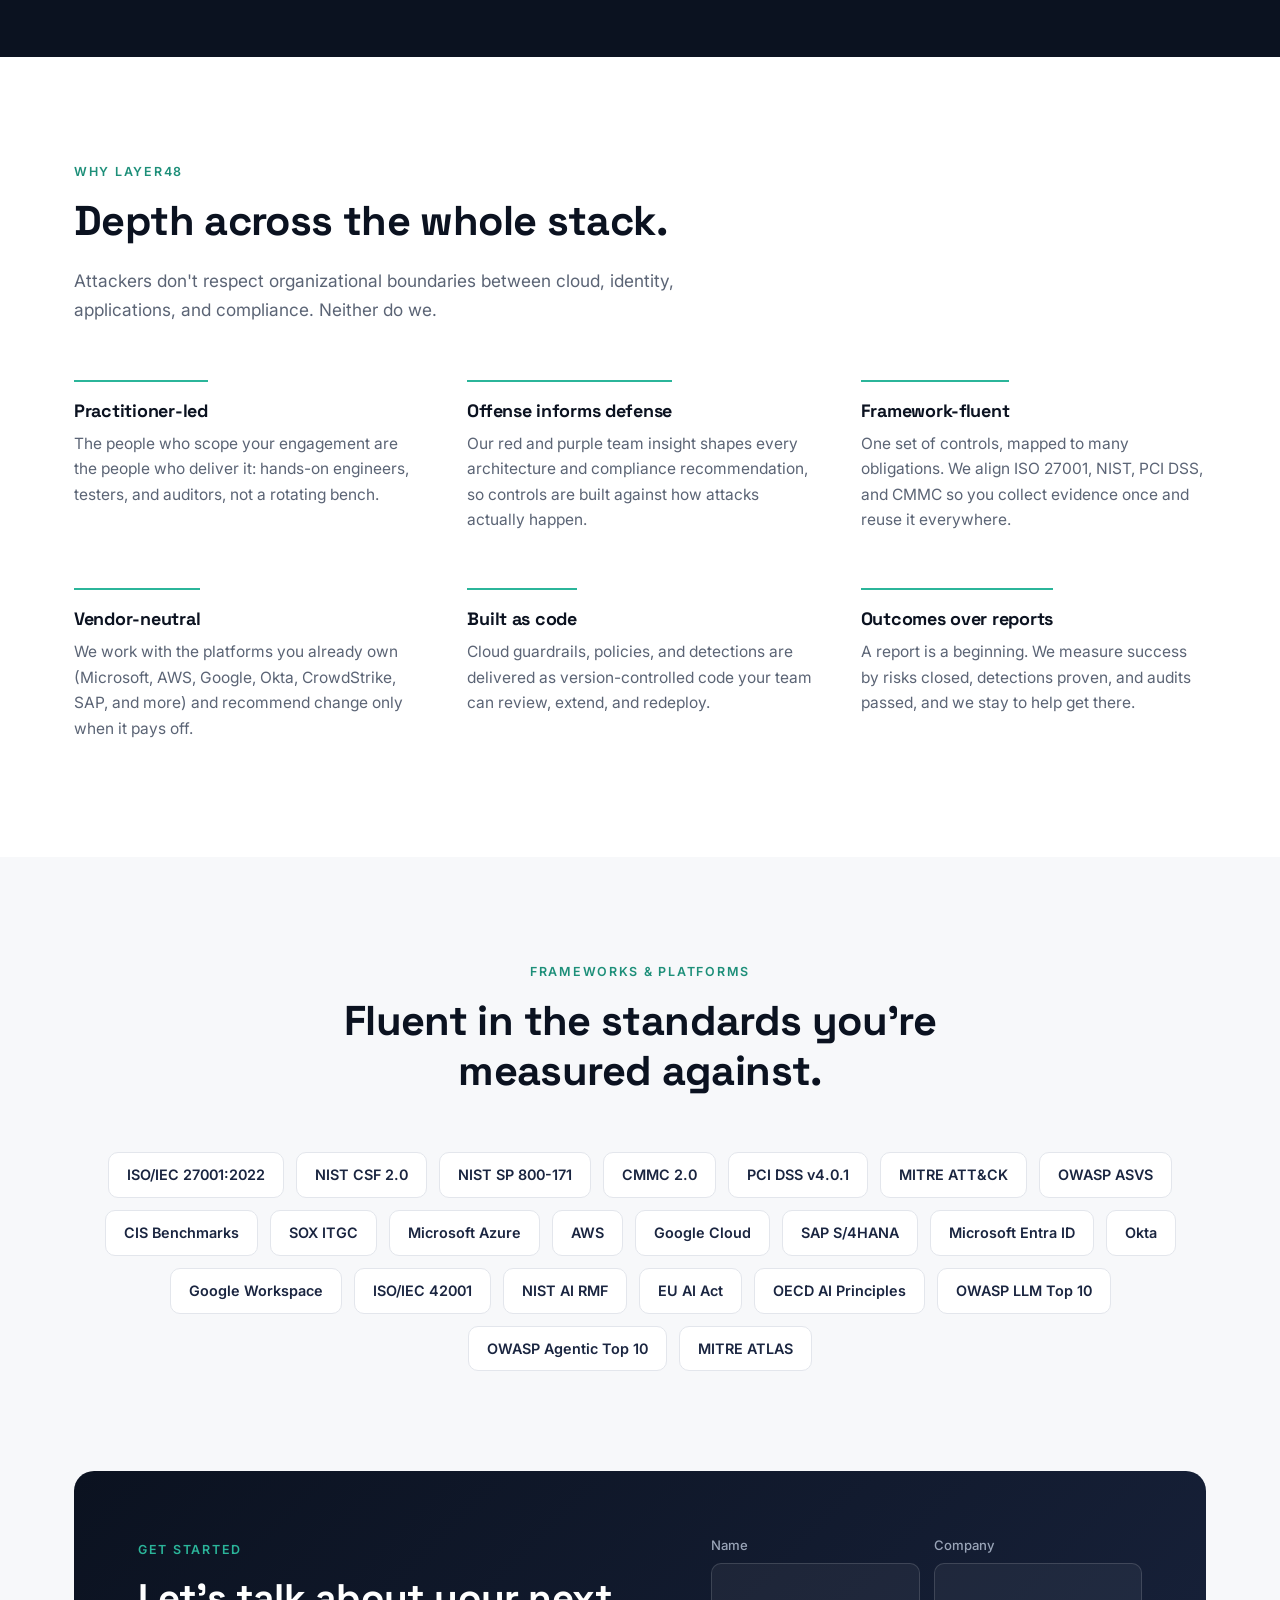
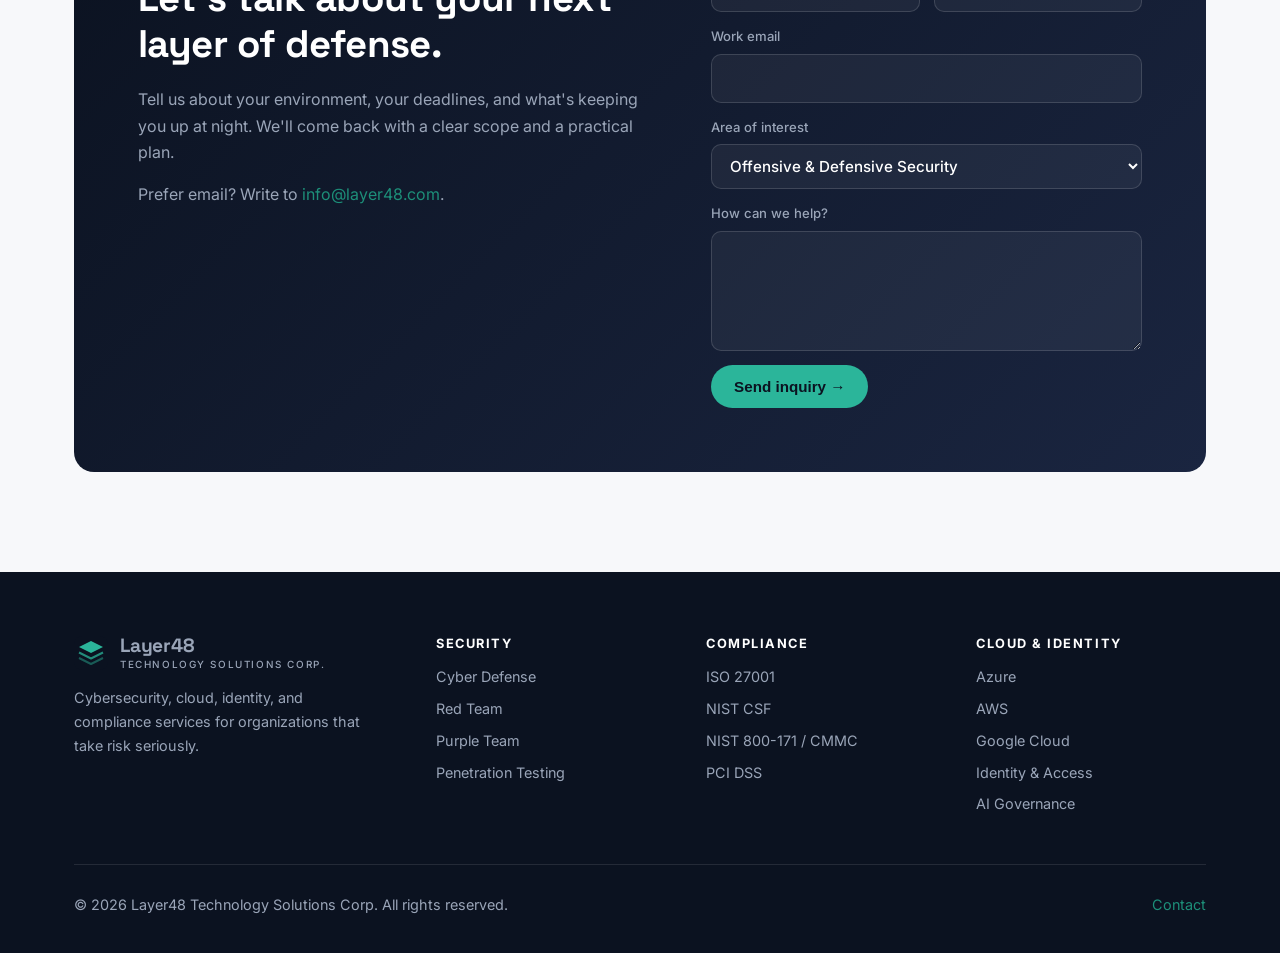
==== commit 00128a67: "Add AI Security & Governance practice Agentic AI security, prompt security, shadow AI, AI governance" ====
--- a/website/index.html
+++ b/website/index.html
@@ -4,7 +4,7 @@
   <meta charset="utf-8">
   <meta name="viewport" content="width=device-width, initial-scale=1">
   <title>Layer48 Technology Solutions Corp. | Cybersecurity, Cloud &amp; Compliance</title>
-  <meta name="description" content="Layer48 Technology Solutions Corp. delivers cyber defense, red and purple teaming, compliance readiness (ISO 27001, NIST CSF, NIST 800-171/CMMC, PCI DSS), cloud architecture and security for Azure, AWS and GCP, and identity and access management.">
+  <meta name="description" content="Layer48 Technology Solutions Corp. delivers cyber defense, red and purple teaming, compliance readiness (ISO 27001, NIST CSF, NIST 800-171/CMMC, PCI DSS), cloud architecture and security for Azure, AWS and GCP, identity and access management, and AI security and governance (agentic AI, prompt security, shadow AI, ISO/IEC 42001, EU AI Act).">
   <link rel="icon" href="assets/logo.svg" type="image/svg+xml">
   <link rel="preconnect" href="https://fonts.googleapis.com">
   <link rel="preconnect" href="https://fonts.gstatic.com" crossorigin>
@@ -33,9 +33,9 @@
 
   <section class="hero">
     <div class="container">
-      <span class="eyebrow">Cybersecurity · Cloud · Identity · Compliance</span>
+      <span class="eyebrow">Cybersecurity · Cloud · Identity · Compliance · AI</span>
       <h1>Security engineered in <em>layers</em>.</h1>
-      <p class="lead">Layer48 helps organizations defend, test, and govern their environments: from adversary emulation and detection engineering to cloud foundations, identity, and audit-ready compliance programs.</p>
+      <p class="lead">Layer48 helps organizations defend, test, and govern their environments: from adversary emulation and detection engineering to cloud foundations, identity, secure and well-governed AI, and audit-ready compliance programs.</p>
       <div class="hero-actions">
         <a class="btn btn-primary" href="services.html">Explore our services →</a>
         <a class="btn btn-ghost" href="#contact">Schedule a consultation</a>
@@ -49,6 +49,8 @@
         <span>Azure · AWS · GCP</span>
         <span>SAP S/4HANA GRC</span>
         <span>Entra ID · Okta · Google Workspace</span>
+        <span>Agentic AI Security</span>
+        <span>EU AI Act · ISO/IEC 42001</span>
       </div>
     </div>
   </section>
@@ -57,7 +59,7 @@
     <div class="container">
       <div class="section-head reveal">
         <span class="eyebrow">What we do</span>
-        <h2>Five practices, one coherent security posture.</h2>
+        <h2>Six practices, one coherent security posture.</h2>
         <p>Every engagement is led by senior practitioners and designed to leave you stronger: tested controls, working configurations, and evidence that stands up to auditors and attackers alike.</p>
       </div>
 
@@ -118,6 +120,19 @@
             <li><a href="services.html#iam">Identity &amp; Access Management</a></li>
             <li><a href="services.html#sso">SSO Federation</a></li>
             <li><a href="services.html#wif">Workload Identity Federation</a></li>
+          </ul>
+        </article>
+
+        <article class="practice reveal">
+          <div class="practice-icon"><svg viewBox="0 0 24 24" fill="none" stroke="currentColor" stroke-width="1.8" stroke-linecap="round" stroke-linejoin="round"><rect x="6" y="6" width="12" height="12" rx="2"/><path d="M9 2v4M15 2v4M9 18v4M15 18v4M2 9h4M2 15h4M18 9h4M18 15h4"/><path d="M10 10h4v4h-4z"/></svg></div>
+          <h3>AI Security &amp; Governance</h3>
+          <p>Adopt AI with confidence. We secure agents and LLM applications, uncover shadow AI, and build governance that satisfies the EU AI Act and emerging regulations.</p>
+          <ul>
+            <li><a href="services.html#agentic-ai">Agentic AI Security</a></li>
+            <li><a href="services.html#prompt-security">Prompt Security &amp; LLM Red Teaming</a></li>
+            <li><a href="services.html#shadow-ai">Shadow AI Discovery &amp; Control</a></li>
+            <li><a href="services.html#ai-governance">AI Governance</a></li>
+            <li><a href="services.html#ai-acts">Compliance with AI Acts</a></li>
           </ul>
         </article>
       </div>
@@ -215,6 +230,13 @@
         <span>Microsoft Entra ID</span>
         <span>Okta</span>
         <span>Google Workspace</span>
+        <span>ISO/IEC 42001</span>
+        <span>NIST AI RMF</span>
+        <span>EU AI Act</span>
+        <span>OECD AI Principles</span>
+        <span>OWASP LLM Top 10</span>
+        <span>OWASP Agentic Top 10</span>
+        <span>MITRE ATLAS</span>
       </div>
     </div>
   </section>
@@ -241,6 +263,7 @@
               <option>Governance, Risk &amp; Compliance</option>
               <option>Cloud Architecture &amp; Security</option>
               <option>Identity &amp; Access</option>
+              <option>AI Security &amp; Governance</option>
               <option>Not sure yet</option>
             </select>
           </label>
@@ -288,6 +311,7 @@
           <li><a href="services.html#aws">AWS</a></li>
           <li><a href="services.html#gcp">Google Cloud</a></li>
           <li><a href="services.html#iam">Identity &amp; Access</a></li>
+          <li><a href="services.html#ai-governance">AI Governance</a></li>
         </ul>
       </div>
     </div>
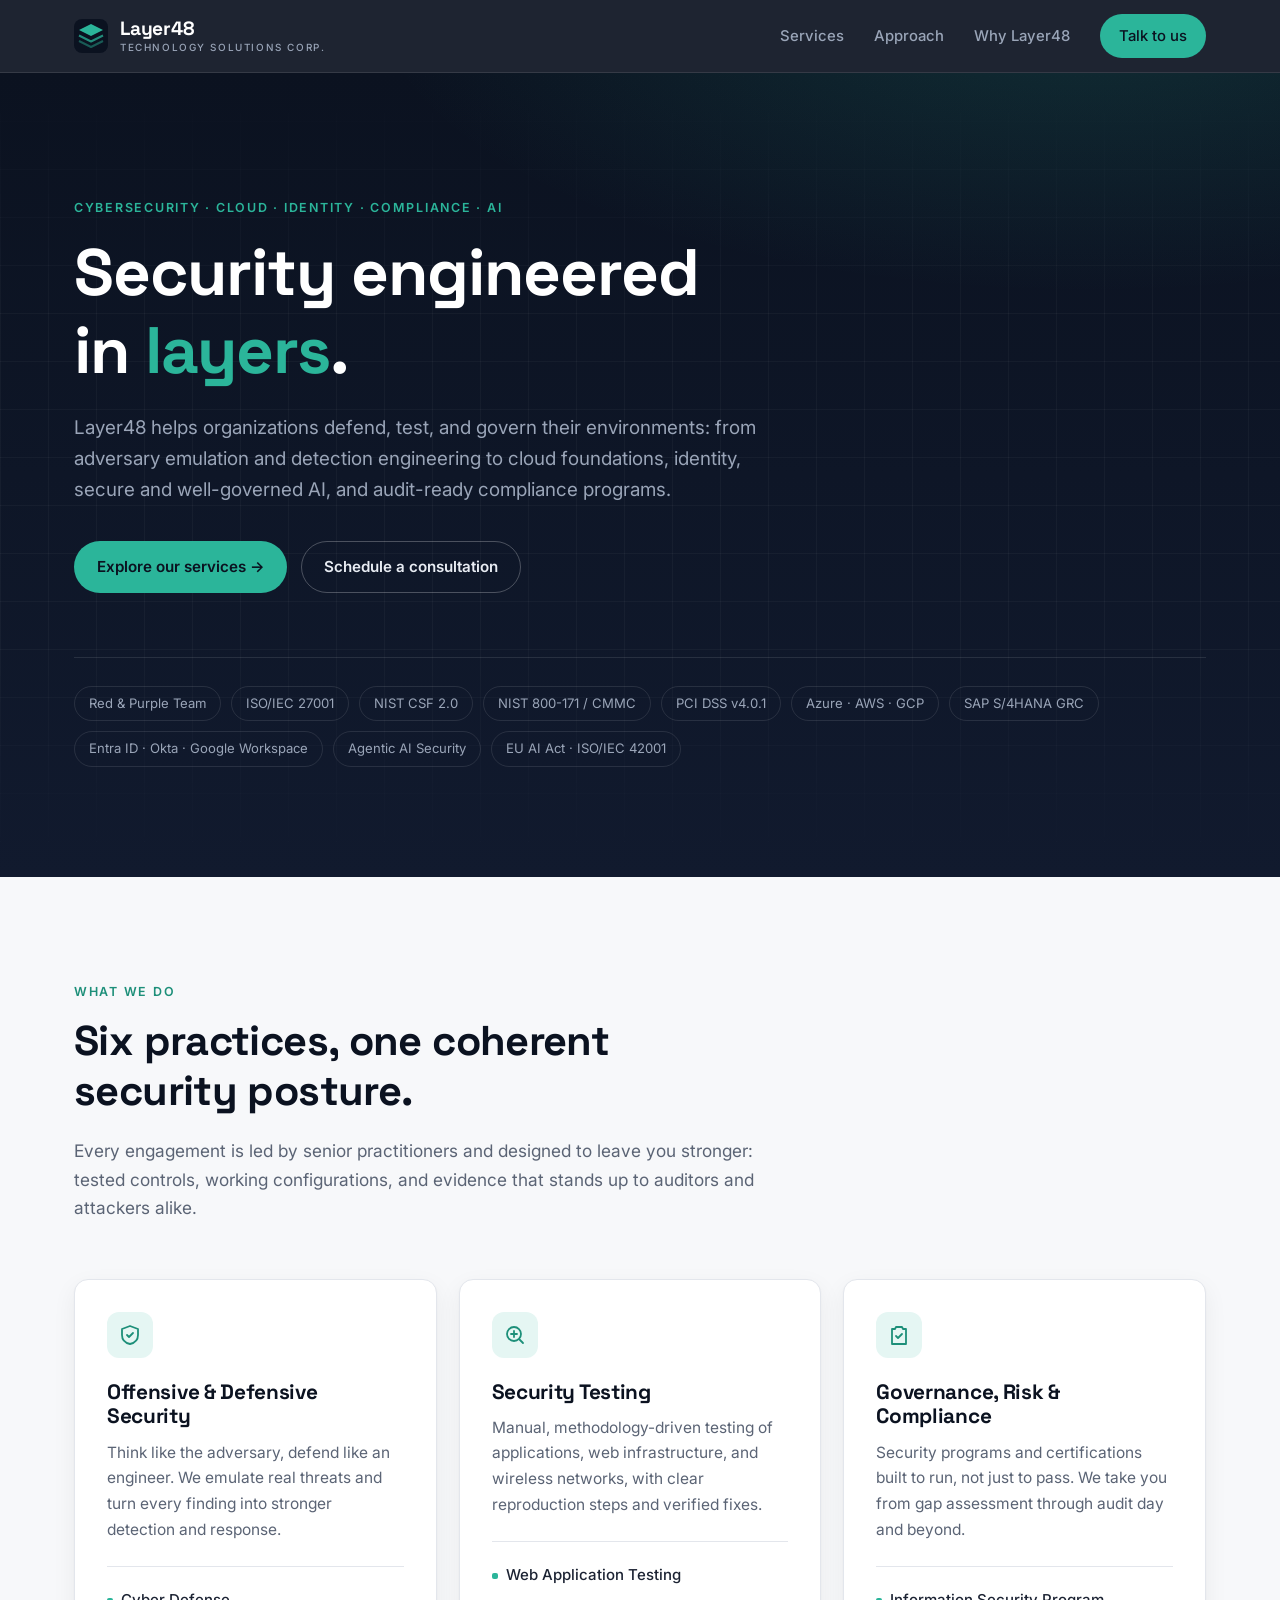
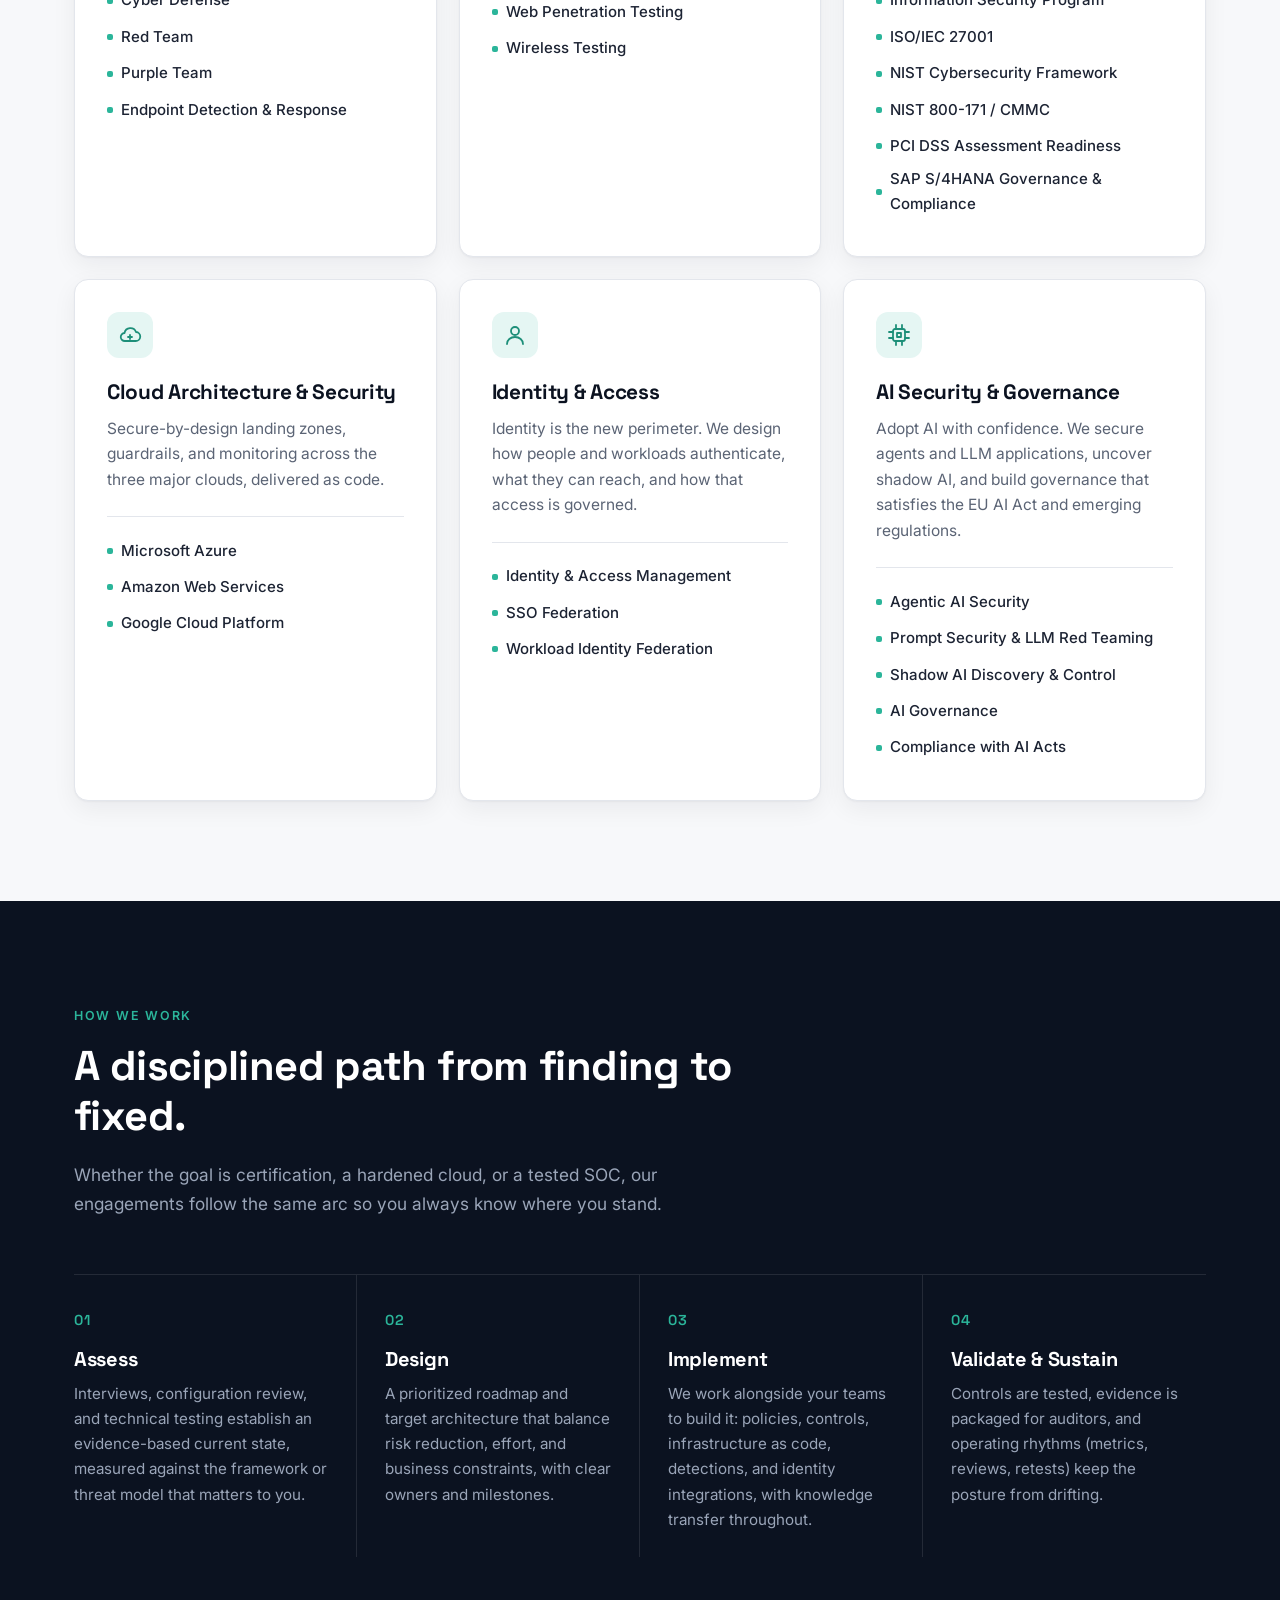
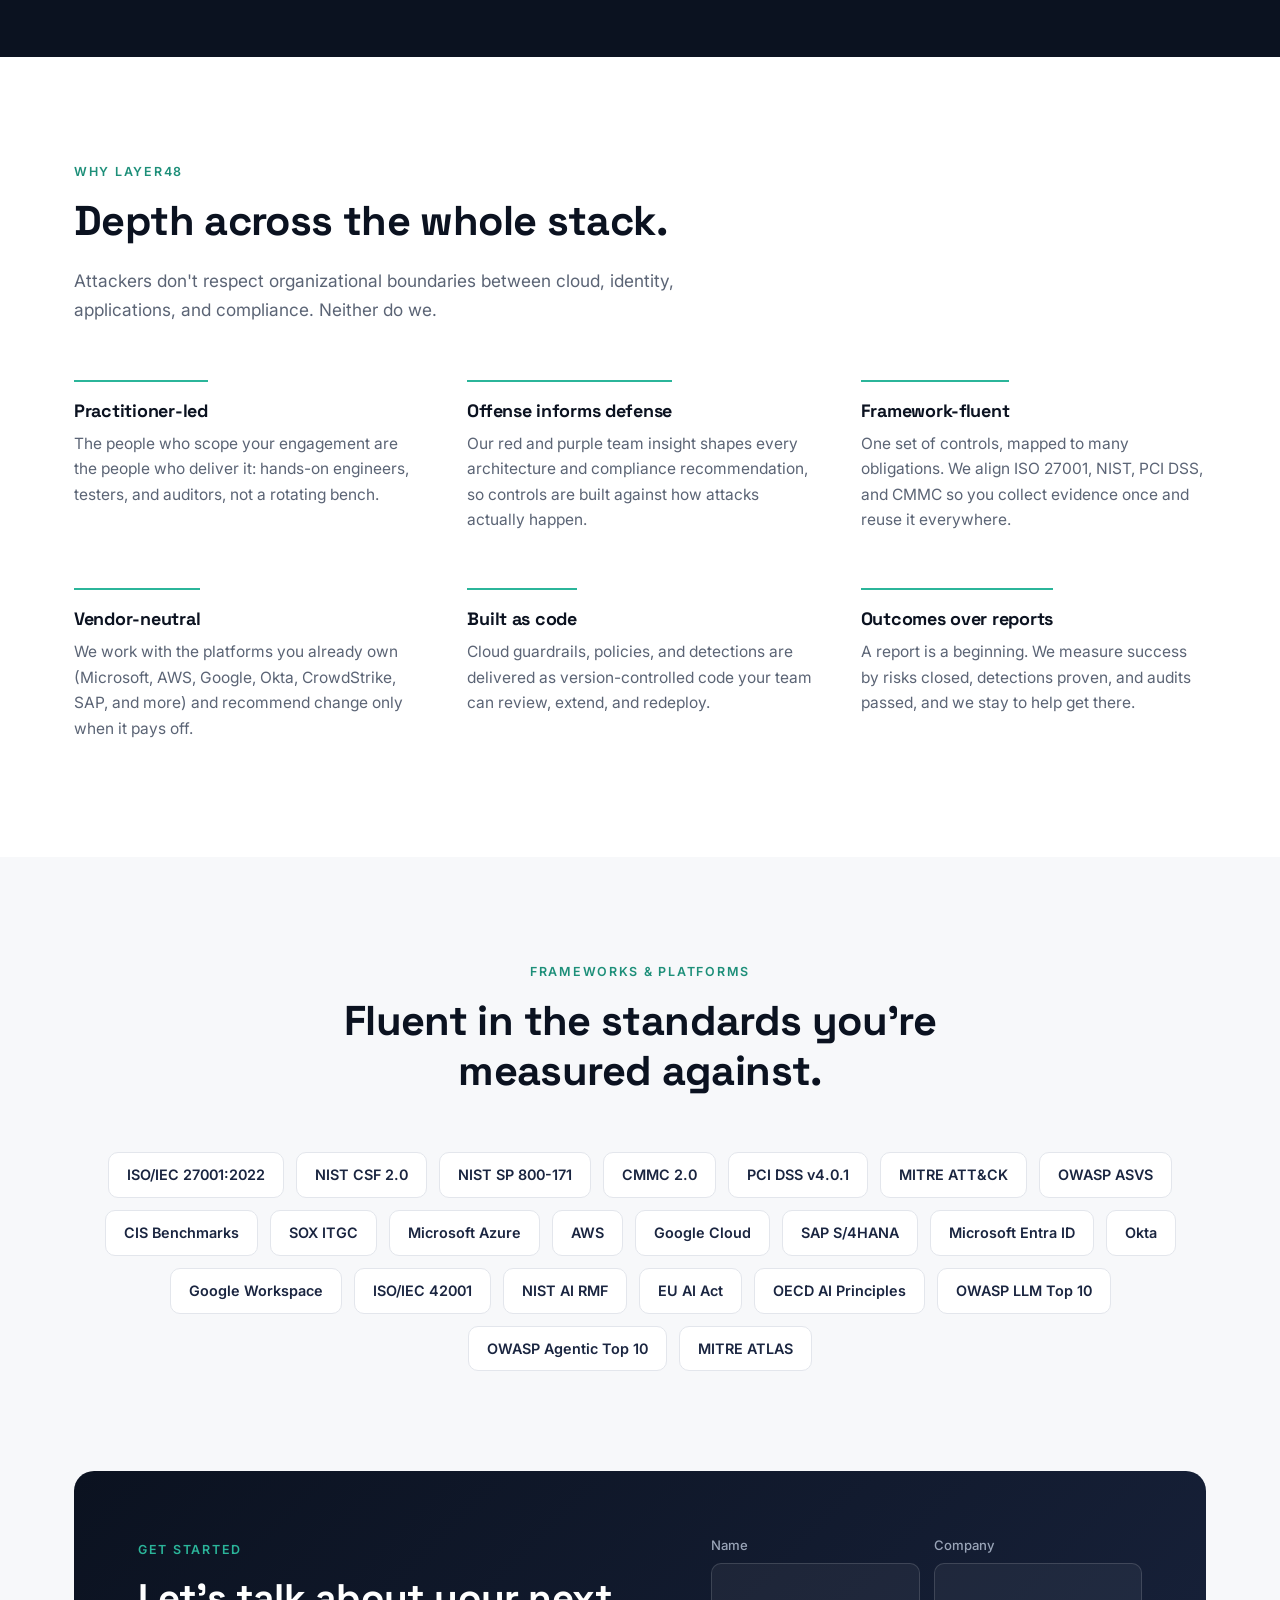
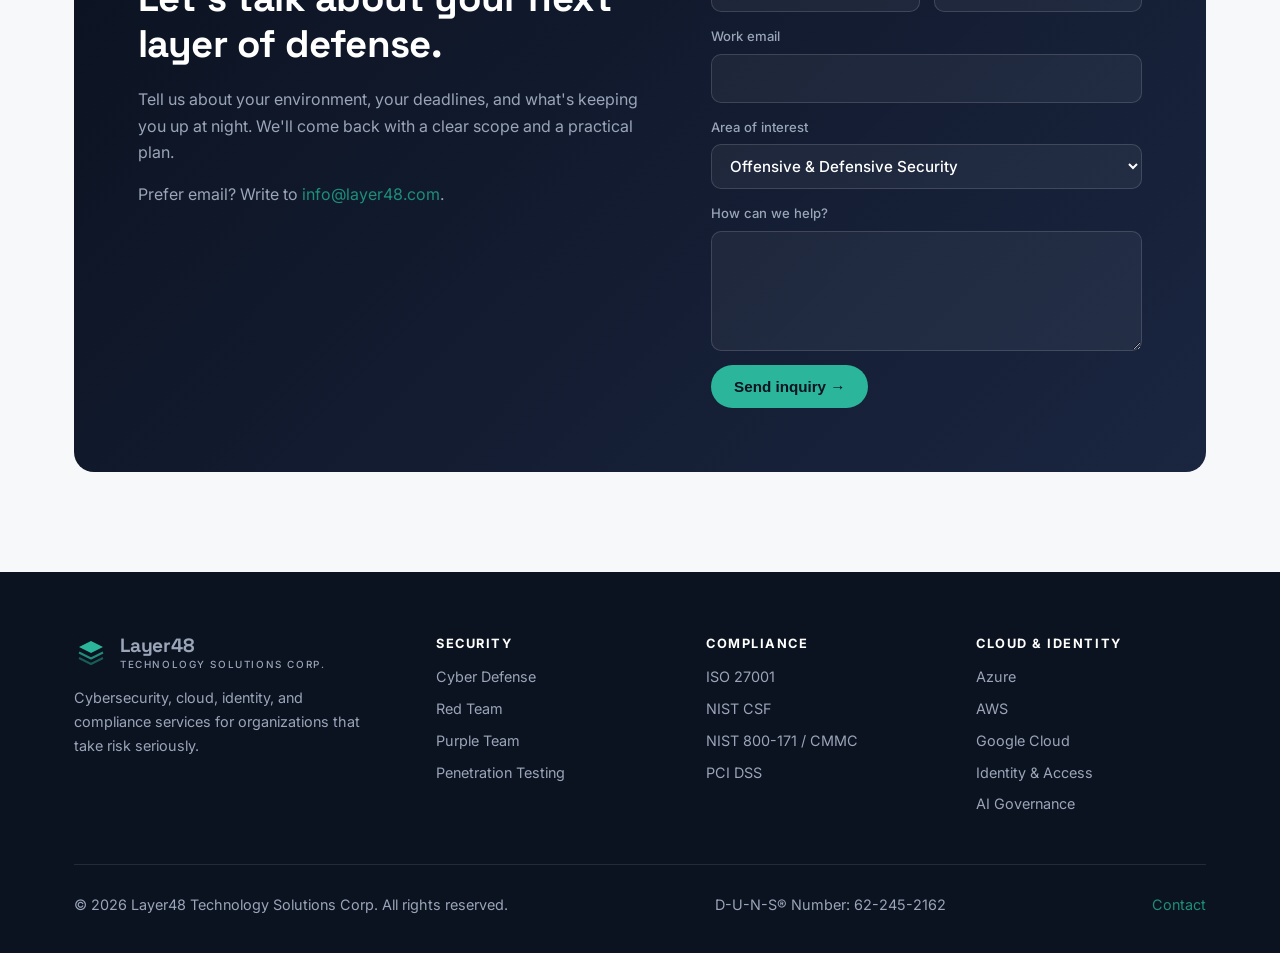
==== commit 099724eb: "Add D-U-N-S number to footer" ====
--- a/website/index.html
+++ b/website/index.html
@@ -317,6 +317,7 @@
     </div>
     <div class="footer-bottom">
       <span>© <span data-year></span> Layer48 Technology Solutions Corp. All rights reserved.</span>
+      <span>D-U-N-S® Number: 62-245-2162</span>
       <a href="#contact">Contact</a>
     </div>
   </div>
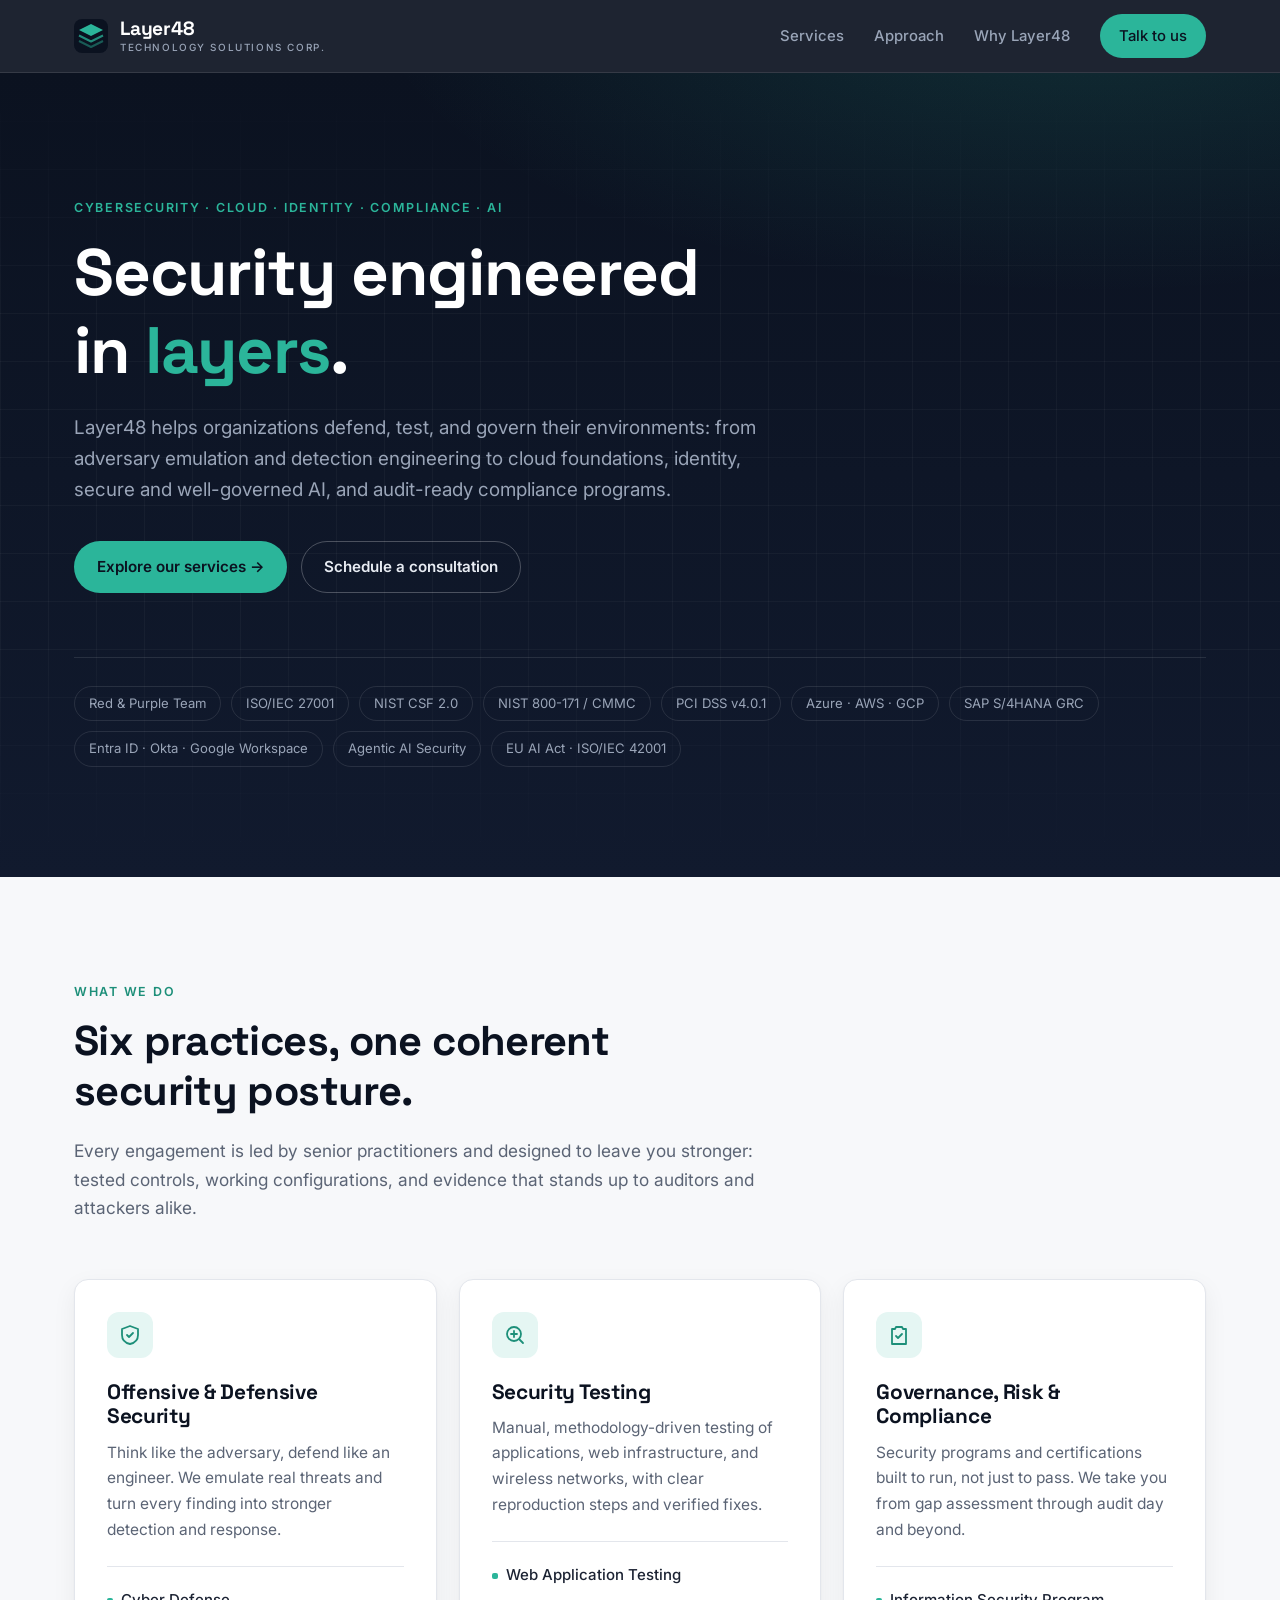
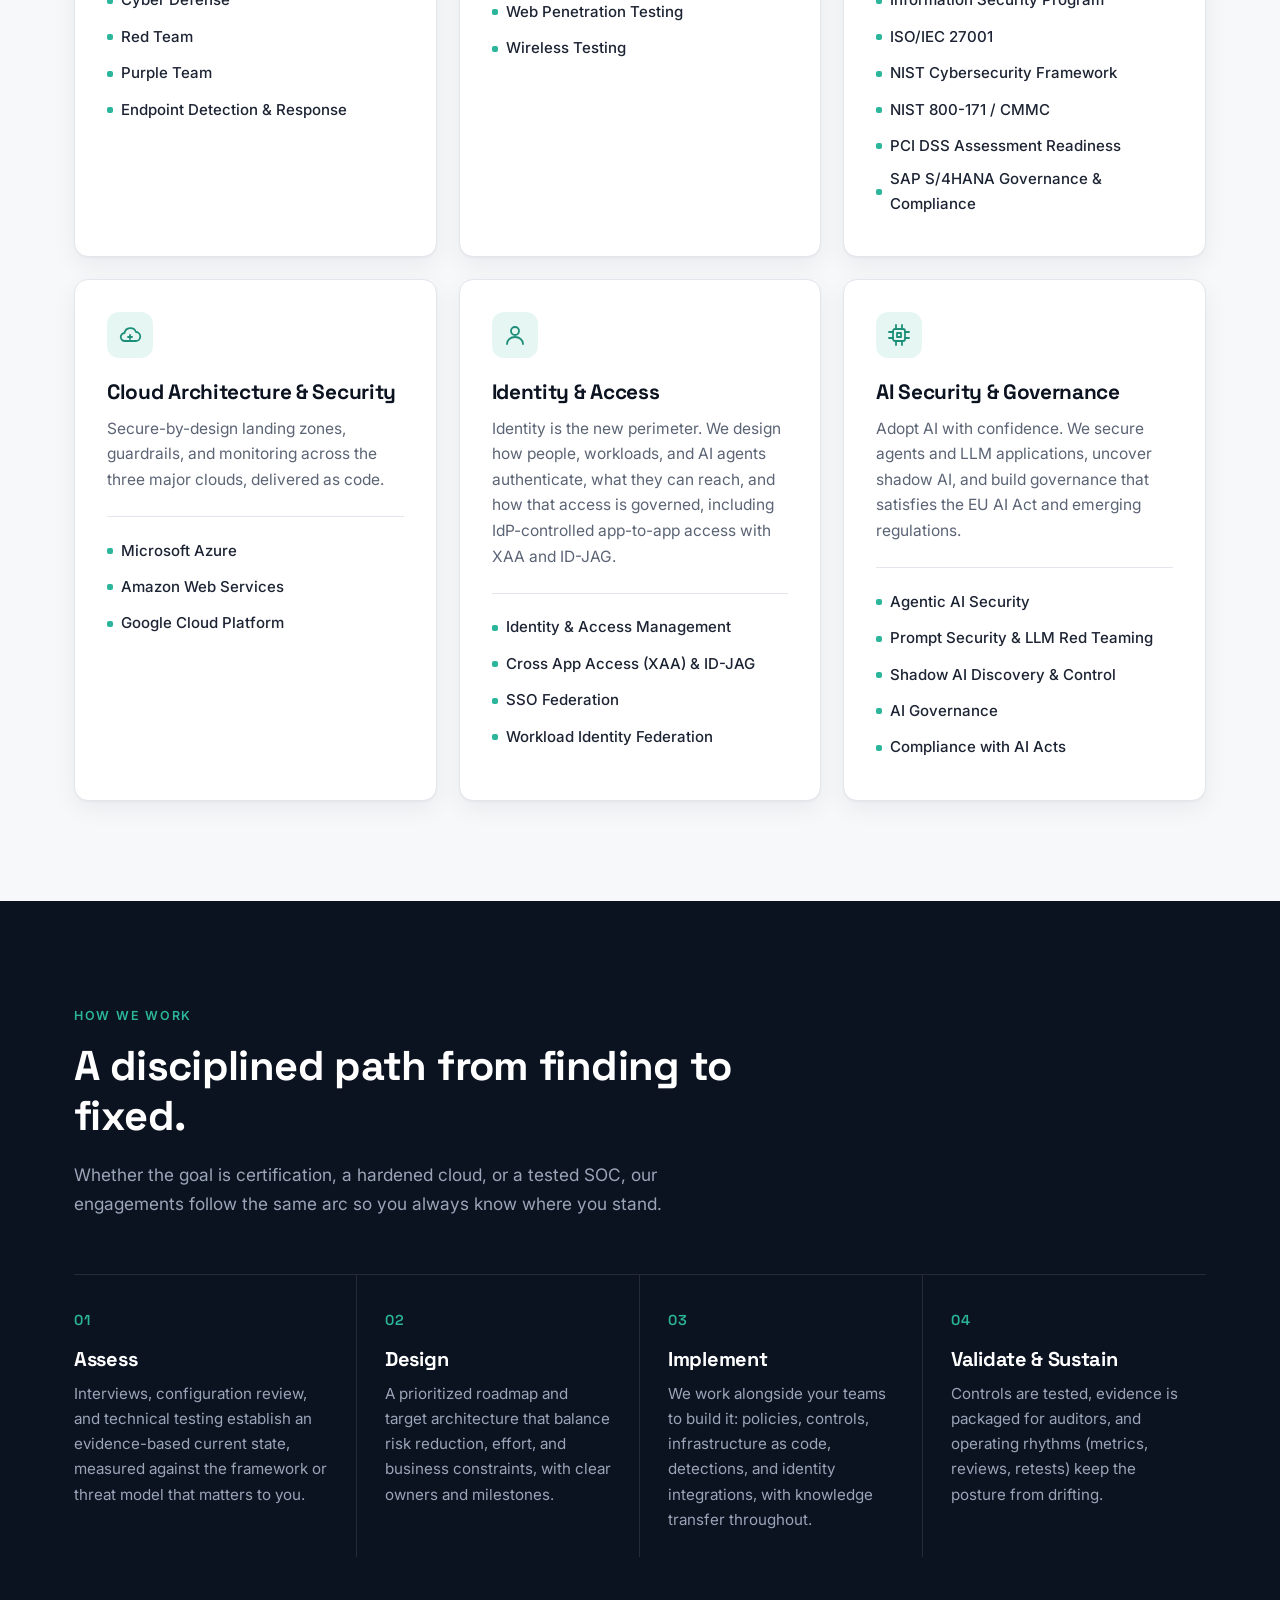
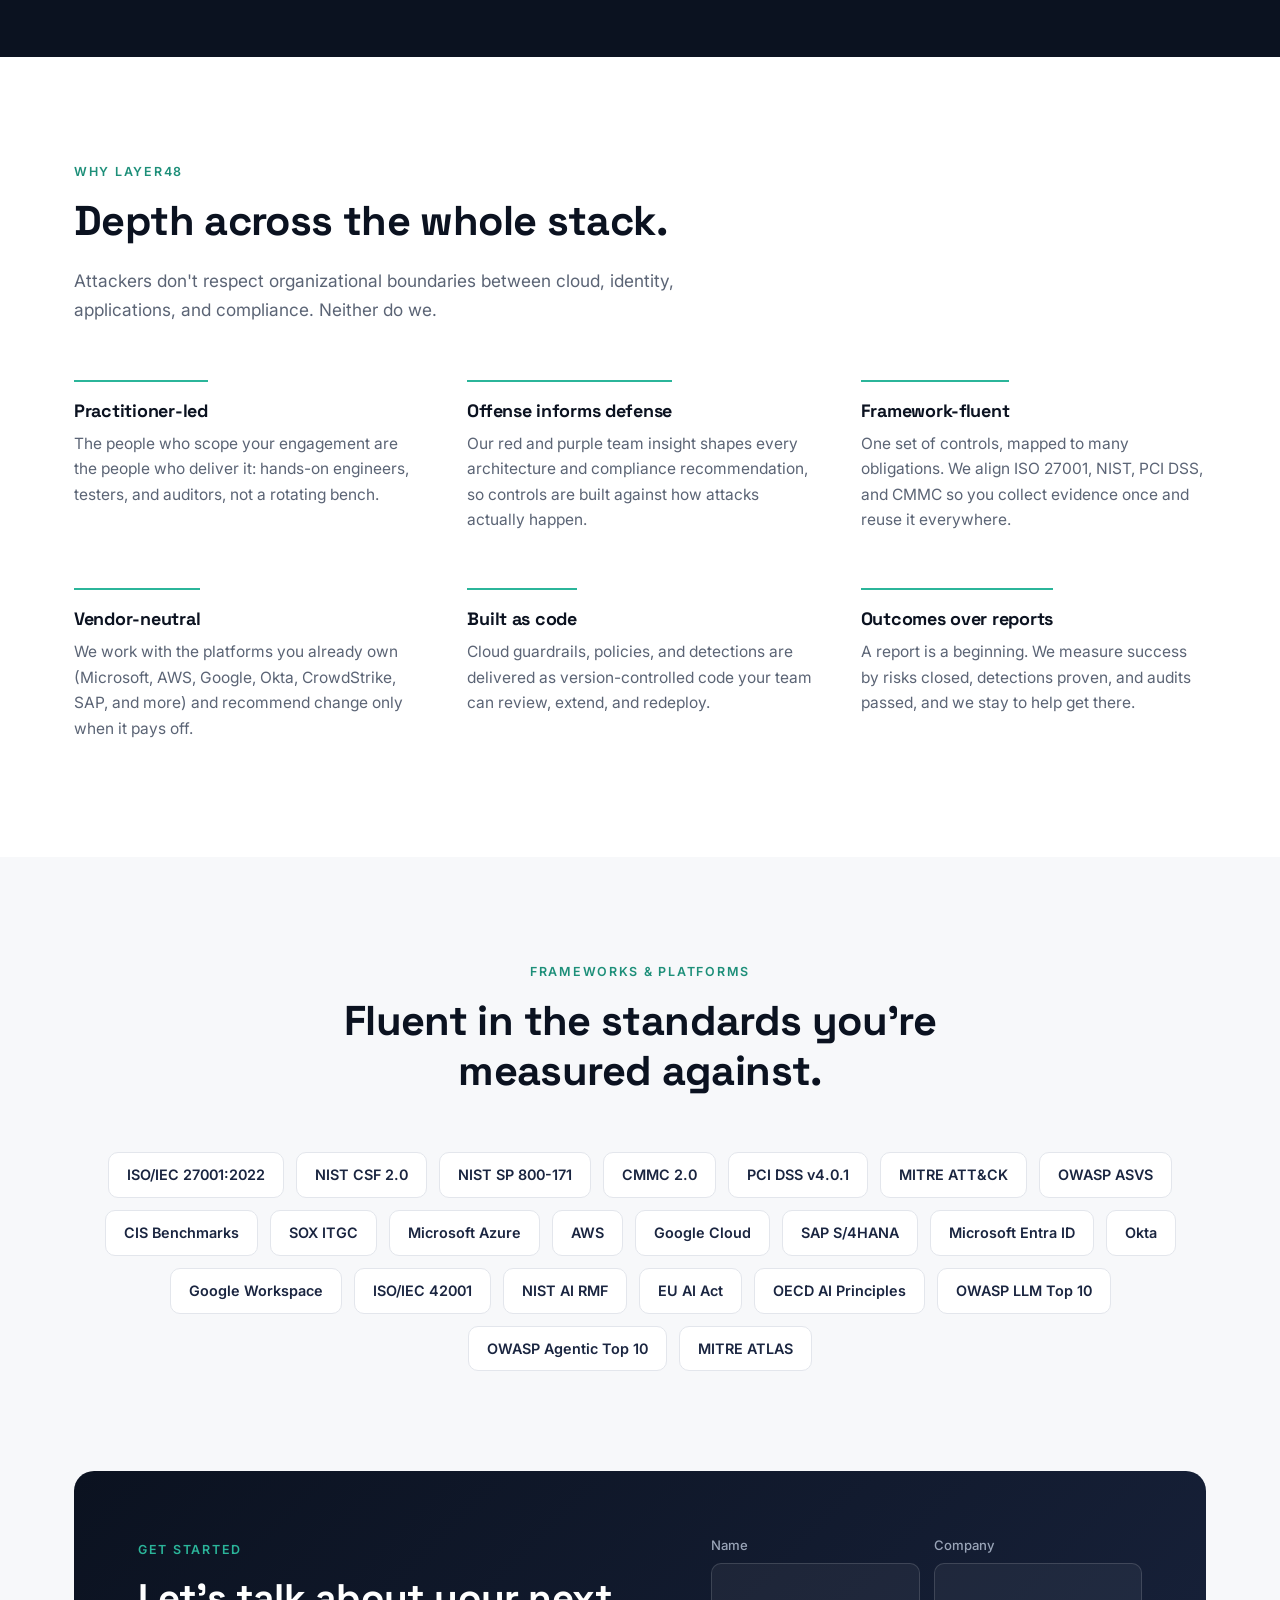
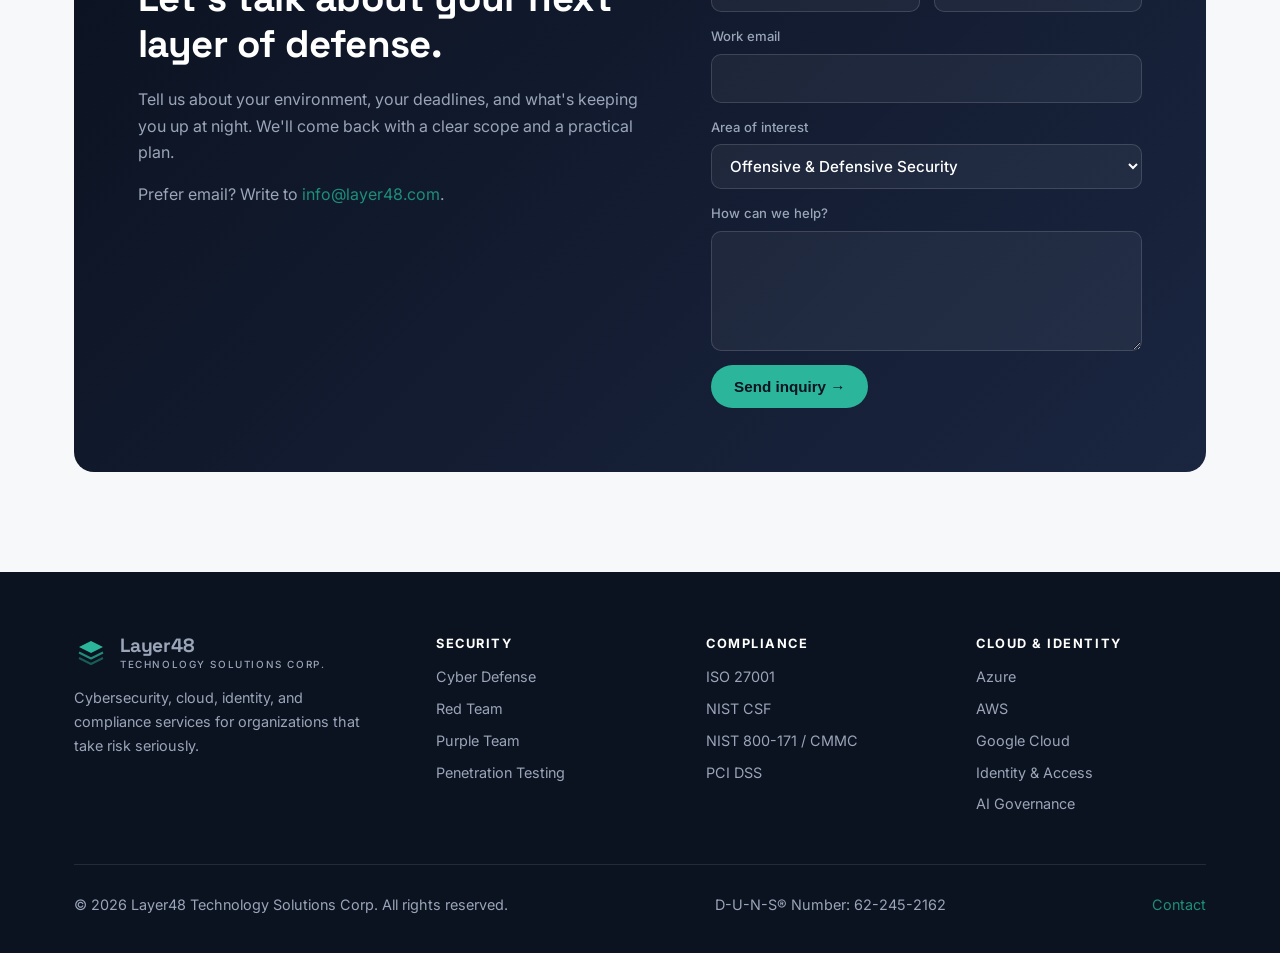
==== commit 05457b3a: "Mention XAA and ID-JAG on the Identity & Access home tile" ====
--- a/website/index.html
+++ b/website/index.html
@@ -115,9 +115,10 @@
         <article class="practice reveal">
           <div class="practice-icon"><svg viewBox="0 0 24 24" fill="none" stroke="currentColor" stroke-width="1.8" stroke-linecap="round" stroke-linejoin="round"><circle cx="12" cy="8" r="4"/><path d="M4 21c0-4 3.5-7 8-7s8 3 8 7"/></svg></div>
           <h3>Identity &amp; Access</h3>
-          <p>Identity is the new perimeter. We design how people and workloads authenticate, what they can reach, and how that access is governed.</p>
+          <p>Identity is the new perimeter. We design how people, workloads, and AI agents authenticate, what they can reach, and how that access is governed, including IdP-controlled app-to-app access with XAA and ID-JAG.</p>
           <ul>
             <li><a href="services.html#iam">Identity &amp; Access Management</a></li>
+            <li><a href="services.html#iam">Cross App Access (XAA) &amp; ID-JAG</a></li>
             <li><a href="services.html#sso">SSO Federation</a></li>
             <li><a href="services.html#wif">Workload Identity Federation</a></li>
           </ul>
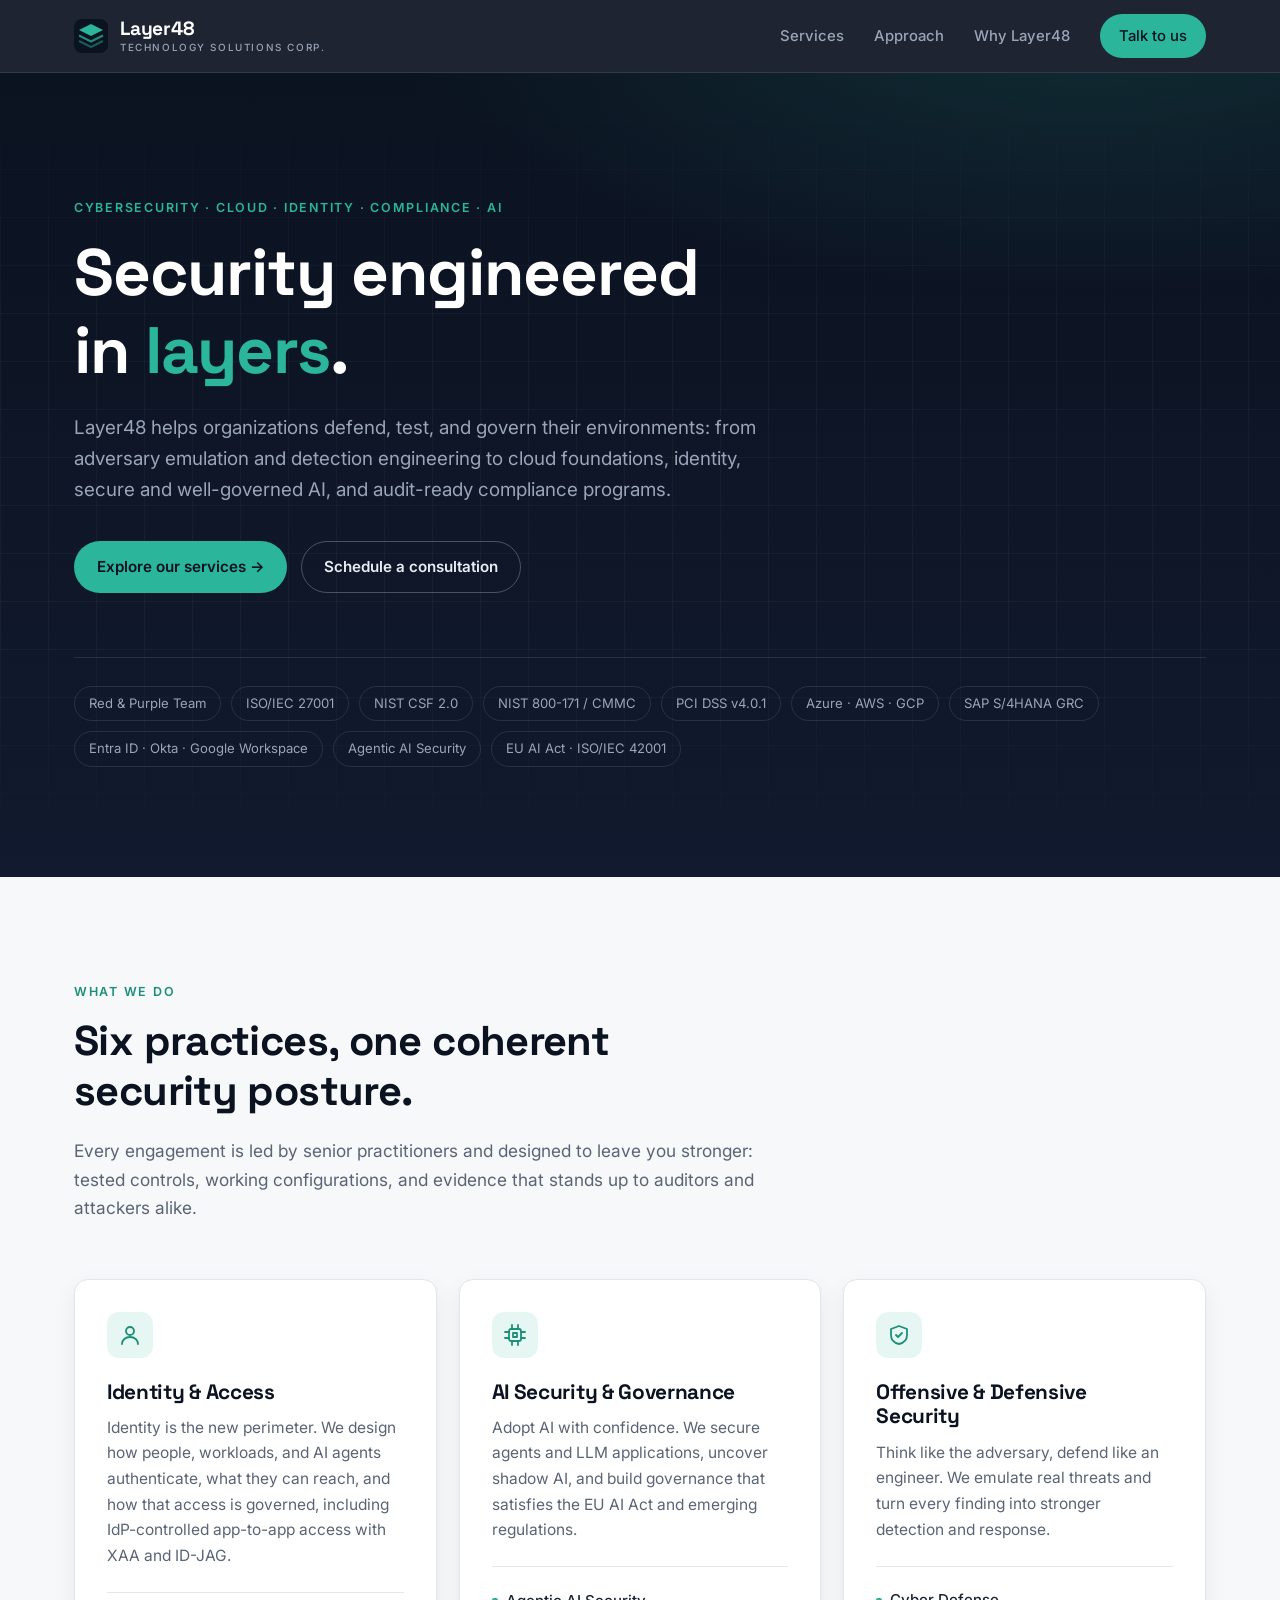
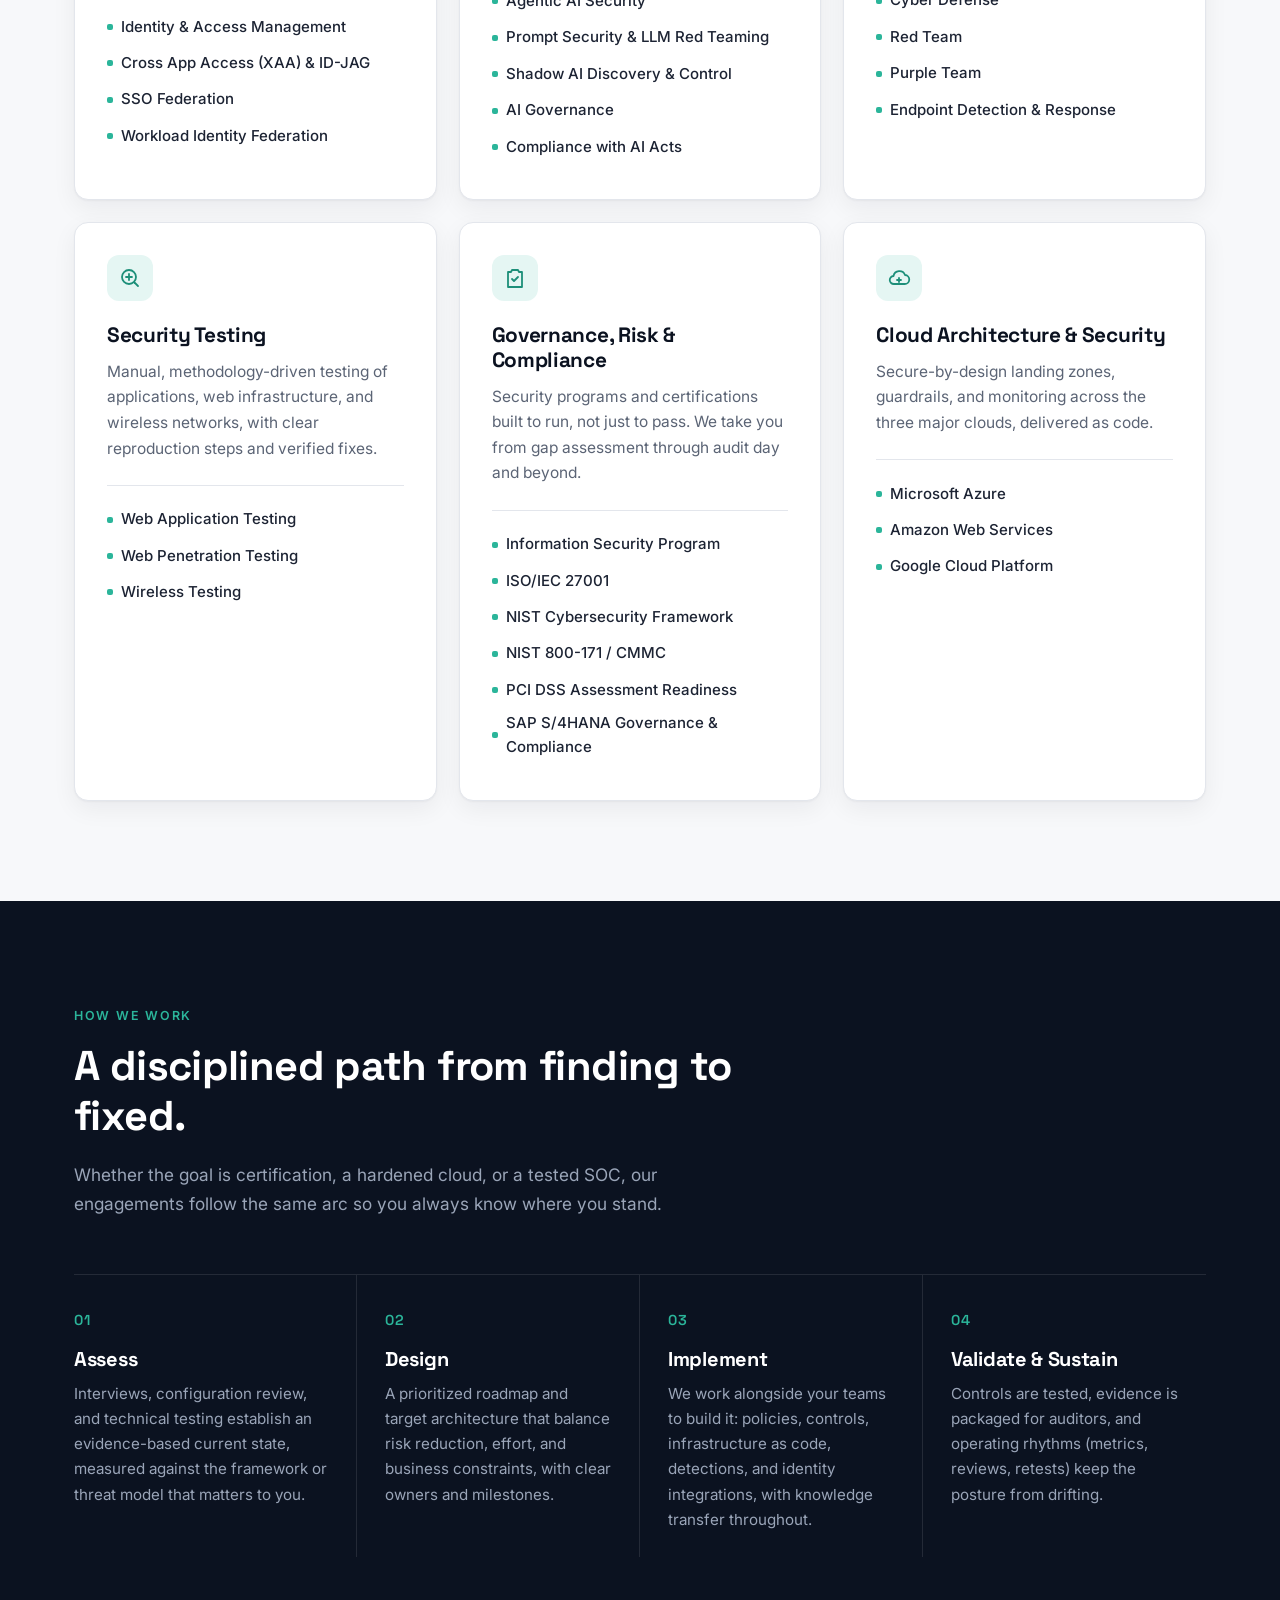
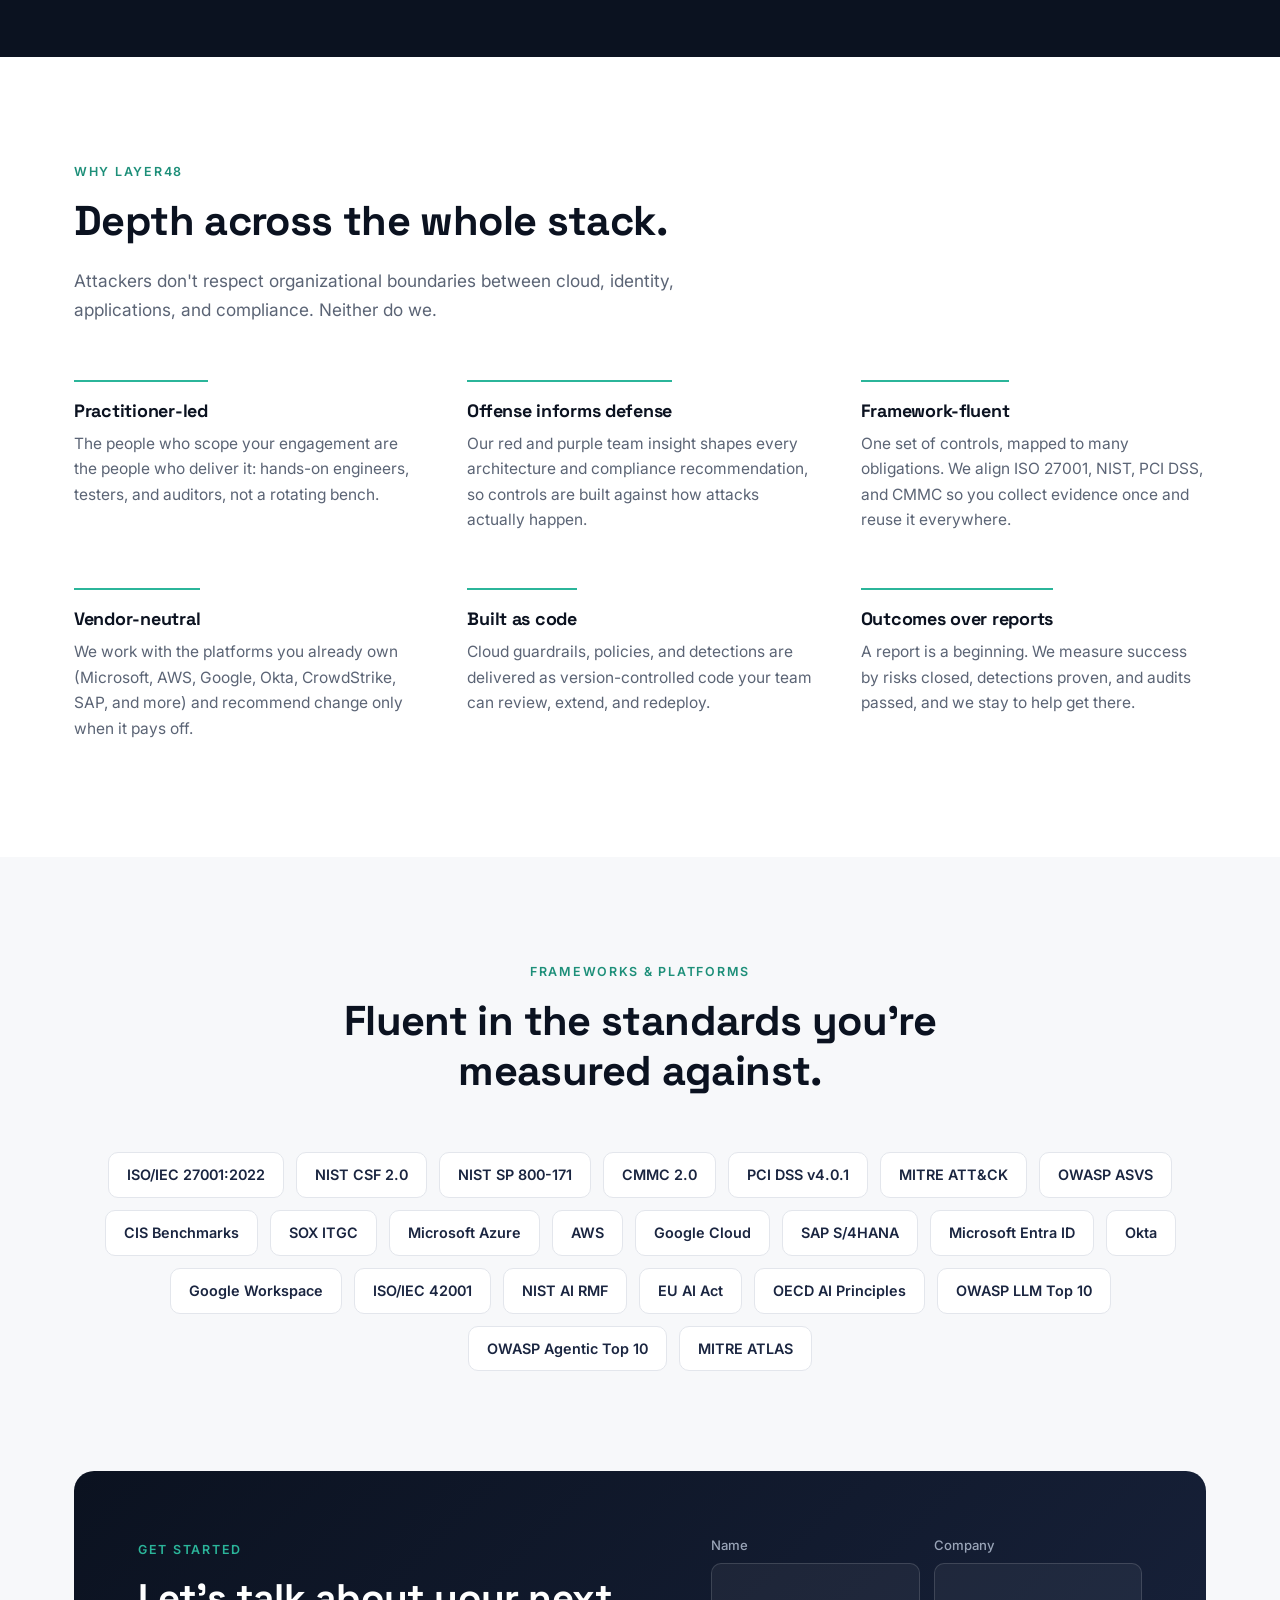
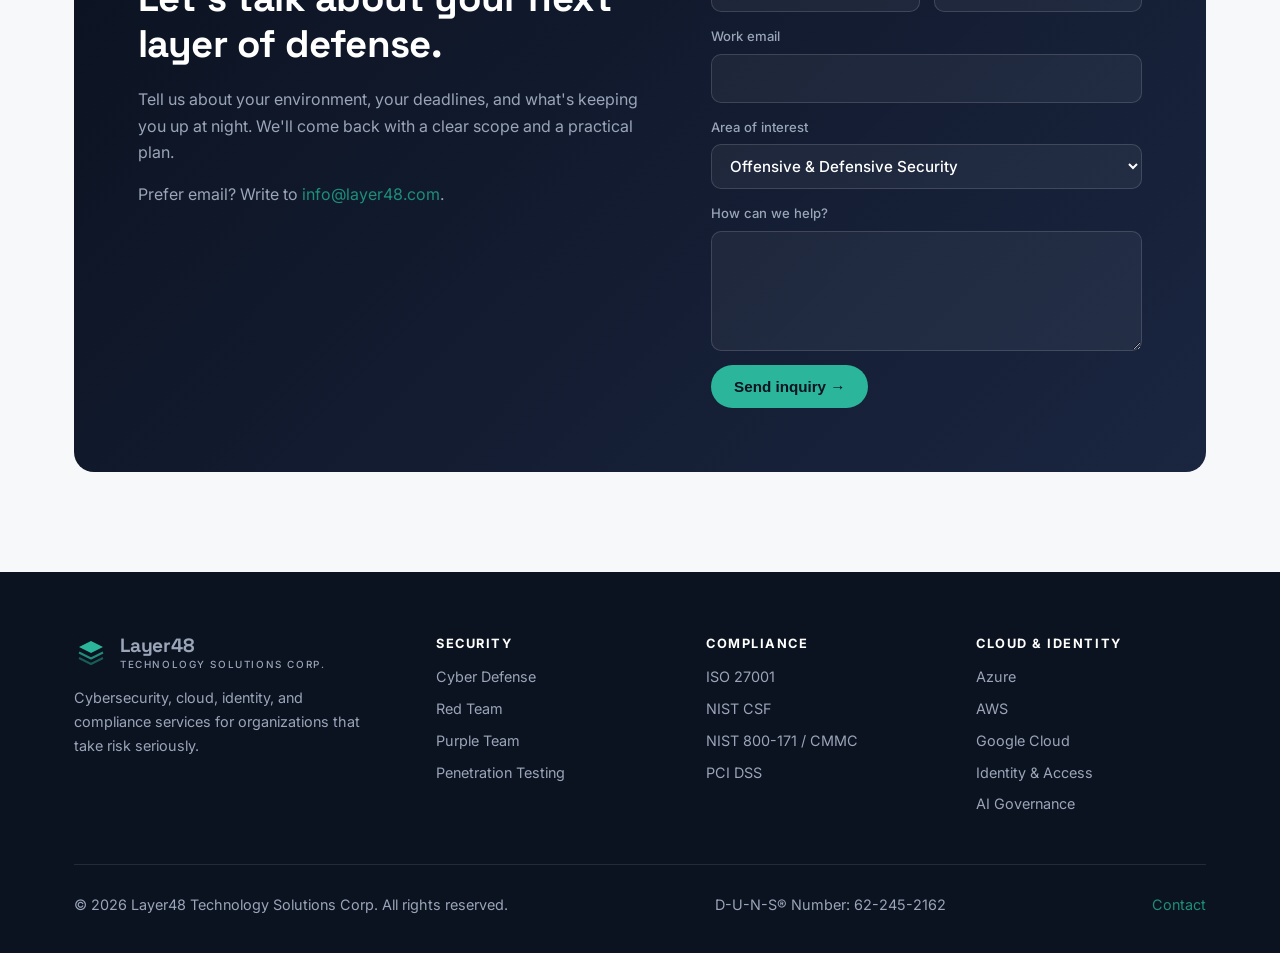
==== commit ba70f9d5: "Move Identity & Access and AI Security tiles to the front" ====
--- a/website/index.html
+++ b/website/index.html
@@ -65,6 +65,31 @@
 
       <div class="practice-grid">
         <article class="practice reveal">
+          <div class="practice-icon"><svg viewBox="0 0 24 24" fill="none" stroke="currentColor" stroke-width="1.8" stroke-linecap="round" stroke-linejoin="round"><circle cx="12" cy="8" r="4"/><path d="M4 21c0-4 3.5-7 8-7s8 3 8 7"/></svg></div>
+          <h3>Identity &amp; Access</h3>
+          <p>Identity is the new perimeter. We design how people, workloads, and AI agents authenticate, what they can reach, and how that access is governed, including IdP-controlled app-to-app access with XAA and ID-JAG.</p>
+          <ul>
+            <li><a href="services.html#iam">Identity &amp; Access Management</a></li>
+            <li><a href="services.html#iam">Cross App Access (XAA) &amp; ID-JAG</a></li>
+            <li><a href="services.html#sso">SSO Federation</a></li>
+            <li><a href="services.html#wif">Workload Identity Federation</a></li>
+          </ul>
+        </article>
+
+        <article class="practice reveal">
+          <div class="practice-icon"><svg viewBox="0 0 24 24" fill="none" stroke="currentColor" stroke-width="1.8" stroke-linecap="round" stroke-linejoin="round"><rect x="6" y="6" width="12" height="12" rx="2"/><path d="M9 2v4M15 2v4M9 18v4M15 18v4M2 9h4M2 15h4M18 9h4M18 15h4"/><path d="M10 10h4v4h-4z"/></svg></div>
+          <h3>AI Security &amp; Governance</h3>
+          <p>Adopt AI with confidence. We secure agents and LLM applications, uncover shadow AI, and build governance that satisfies the EU AI Act and emerging regulations.</p>
+          <ul>
+            <li><a href="services.html#agentic-ai">Agentic AI Security</a></li>
+            <li><a href="services.html#prompt-security">Prompt Security &amp; LLM Red Teaming</a></li>
+            <li><a href="services.html#shadow-ai">Shadow AI Discovery &amp; Control</a></li>
+            <li><a href="services.html#ai-governance">AI Governance</a></li>
+            <li><a href="services.html#ai-acts">Compliance with AI Acts</a></li>
+          </ul>
+        </article>
+
+        <article class="practice reveal">
           <div class="practice-icon"><svg viewBox="0 0 24 24" fill="none" stroke="currentColor" stroke-width="1.8" stroke-linecap="round" stroke-linejoin="round"><path d="M12 3 4 6v6c0 5 3.5 8 8 9 4.5-1 8-4 8-9V6l-8-3Z"/><path d="m9 12 2 2 4-4"/></svg></div>
           <h3>Offensive &amp; Defensive Security</h3>
           <p>Think like the adversary, defend like an engineer. We emulate real threats and turn every finding into stronger detection and response.</p>
@@ -109,31 +134,6 @@
             <li><a href="services.html#azure">Microsoft Azure</a></li>
             <li><a href="services.html#aws">Amazon Web Services</a></li>
             <li><a href="services.html#gcp">Google Cloud Platform</a></li>
-          </ul>
-        </article>
-
-        <article class="practice reveal">
-          <div class="practice-icon"><svg viewBox="0 0 24 24" fill="none" stroke="currentColor" stroke-width="1.8" stroke-linecap="round" stroke-linejoin="round"><circle cx="12" cy="8" r="4"/><path d="M4 21c0-4 3.5-7 8-7s8 3 8 7"/></svg></div>
-          <h3>Identity &amp; Access</h3>
-          <p>Identity is the new perimeter. We design how people, workloads, and AI agents authenticate, what they can reach, and how that access is governed, including IdP-controlled app-to-app access with XAA and ID-JAG.</p>
-          <ul>
-            <li><a href="services.html#iam">Identity &amp; Access Management</a></li>
-            <li><a href="services.html#iam">Cross App Access (XAA) &amp; ID-JAG</a></li>
-            <li><a href="services.html#sso">SSO Federation</a></li>
-            <li><a href="services.html#wif">Workload Identity Federation</a></li>
-          </ul>
-        </article>
-
-        <article class="practice reveal">
-          <div class="practice-icon"><svg viewBox="0 0 24 24" fill="none" stroke="currentColor" stroke-width="1.8" stroke-linecap="round" stroke-linejoin="round"><rect x="6" y="6" width="12" height="12" rx="2"/><path d="M9 2v4M15 2v4M9 18v4M15 18v4M2 9h4M2 15h4M18 9h4M18 15h4"/><path d="M10 10h4v4h-4z"/></svg></div>
-          <h3>AI Security &amp; Governance</h3>
-          <p>Adopt AI with confidence. We secure agents and LLM applications, uncover shadow AI, and build governance that satisfies the EU AI Act and emerging regulations.</p>
-          <ul>
-            <li><a href="services.html#agentic-ai">Agentic AI Security</a></li>
-            <li><a href="services.html#prompt-security">Prompt Security &amp; LLM Red Teaming</a></li>
-            <li><a href="services.html#shadow-ai">Shadow AI Discovery &amp; Control</a></li>
-            <li><a href="services.html#ai-governance">AI Governance</a></li>
-            <li><a href="services.html#ai-acts">Compliance with AI Acts</a></li>
           </ul>
         </article>
       </div>
